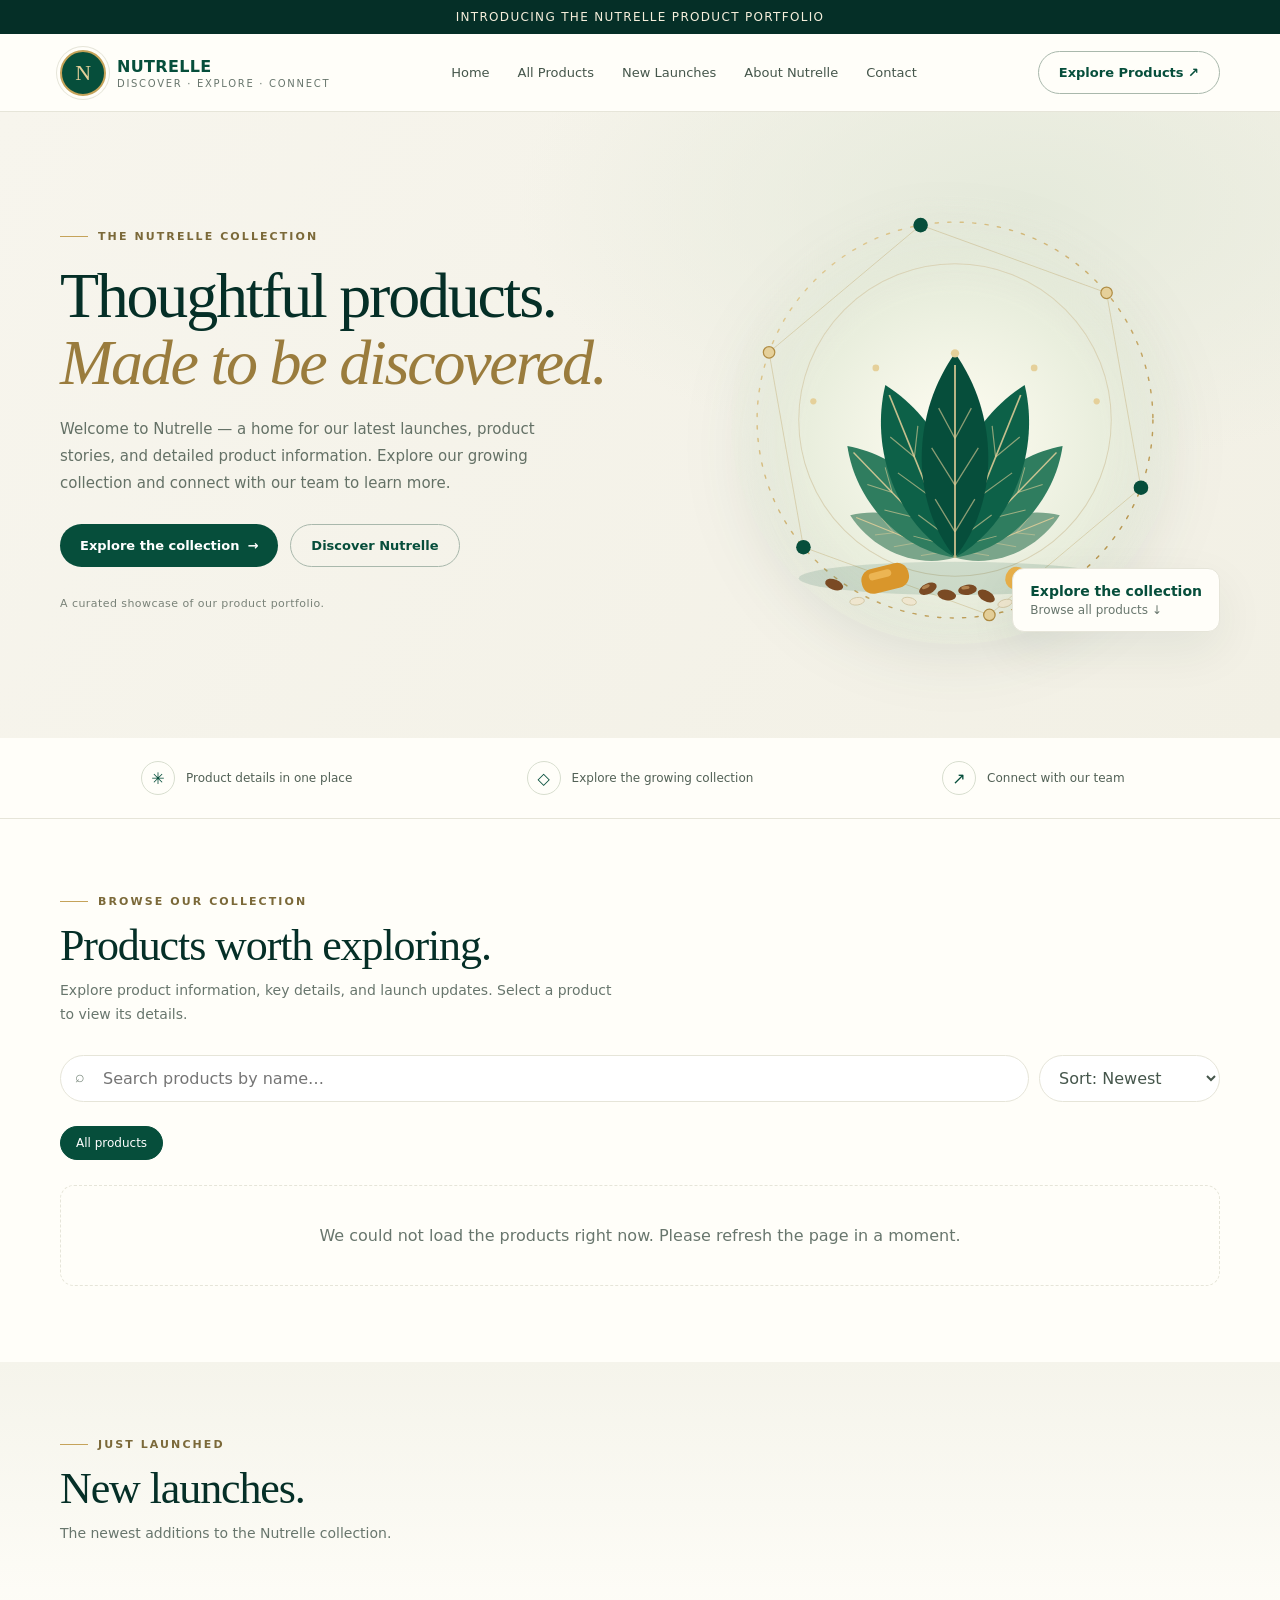
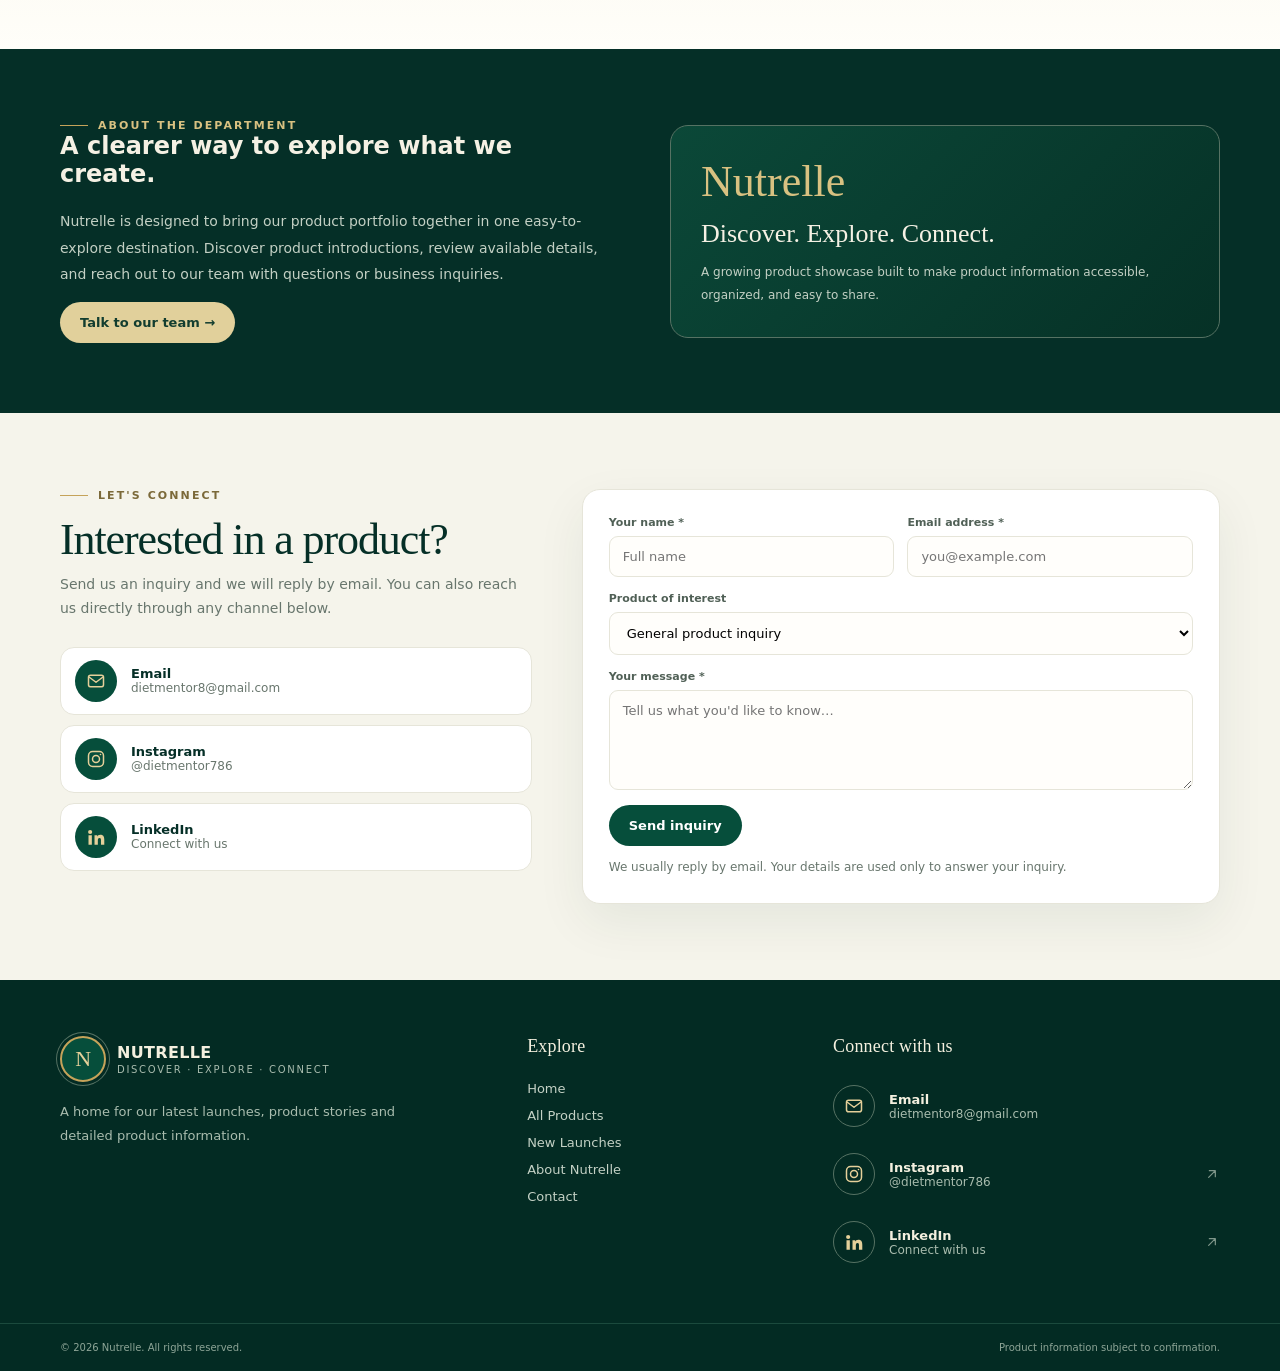
==== index.html @ 5cd5ecf3 "Nutrelle website" ====
<!doctype html>
<html lang="en">
<head>
<meta charset="utf-8"><meta name="viewport" content="width=device-width, initial-scale=1">
<meta name="description" content="Discover the Nutrelle product portfolio and explore our latest product launches.">
<title>Nutrelle | Discover Our Products</title>
<meta property="og:title" content="Nutrelle | Discover Our Products"><meta property="og:description" content="Explore the Nutrelle product collection and send us an inquiry.">
<link rel="icon" href="data:image/svg+xml,%3Csvg xmlns='http://www.w3.org/2000/svg' viewBox='0 0 64 64'%3E%3Ccircle cx='32' cy='32' r='32' fill='%23064e3b'/%3E%3Ctext x='32' y='44' font-family='Georgia,serif' font-size='36' text-anchor='middle' fill='%23e5d09a'%3EN%3C/text%3E%3C/svg%3E">
<style>
:root{--green:#064e3b;--deep:#052f27;--gold:#c5a35a;--cream:#f7f5ed;--paper:#fffef9;--ink:#1c2c25;--muted:#68766d;--line:#e6e5d9;--shadow:0 18px 50px #15392b12}*{box-sizing:border-box}html{scroll-behavior:smooth}body{margin:0;background:var(--paper);color:var(--ink);font-family:Inter,ui-sans-serif,system-ui,-apple-system,BlinkMacSystemFont,"Segoe UI",sans-serif}a{color:inherit;text-decoration:none}button,input,select,textarea{font:inherit}.wrap{width:min(1160px,calc(100% - 40px));margin:auto}.announcement{background:var(--deep);color:#f5eedb;text-align:center;font-size:12px;letter-spacing:.11em;padding:10px}.nav{height:78px;display:flex;align-items:center;justify-content:space-between;gap:24px;border-bottom:1px solid var(--line);background:#fffef9}.brand{display:flex;align-items:center;gap:11px;font-weight:750;letter-spacing:.02em;color:var(--green)}.brand-mark{width:38px;height:38px;border-radius:50% 50% 50% 8px;background:var(--green);color:#e5d09a;display:grid;place-items:center;font-family:Georgia,serif;font-size:20px;transform:rotate(-3deg)}.brand small{display:block;color:var(--muted);font-weight:500;font-size:10px;letter-spacing:.17em;margin-top:2px}.navlinks{display:flex;gap:28px;align-items:center;font-size:13px;color:#45564b}.navlinks a:hover{color:var(--green)}.navright{display:flex;gap:10px;align-items:center}.btn{border:0;border-radius:999px;padding:13px 20px;background:var(--green);color:white;cursor:pointer;font-weight:650;font-size:13px;display:inline-flex;align-items:center;justify-content:center;gap:8px;transition:.2s}.btn:hover{background:var(--deep);transform:translateY(-1px)}.btn.outline{background:transparent;border:1px solid #a9b8ac;color:var(--green)}.btn.outline:hover{background:#edf2e9}.menu-btn{display:none;background:none;border:1px solid var(--line);border-radius:10px;padding:9px;color:var(--green)}.hero{padding:58px 0 68px;background:radial-gradient(ellipse at 80% 15%,#e5eadb 0,transparent 35%),linear-gradient(120deg,#f7f5ed 0%,#f2f0e5 100%);overflow:hidden}.hero-grid{display:grid;grid-template-columns:1.04fr .96fr;align-items:center;gap:54px}.eyebrow{display:flex;align-items:center;gap:10px;color:#7b6939;text-transform:uppercase;font-size:11px;letter-spacing:.19em;font-weight:750}.eyebrow:before{content:"";height:1px;width:28px;background:var(--gold)}h1,h2,h3,p{margin-top:0}h1{font-family:Georgia,"Times New Roman",serif;font-weight:500;font-size:clamp(42px,5vw,68px);line-height:1.04;letter-spacing:-.035em;color:var(--deep);margin:20px 0}.hero h1 em{color:#9a7c3d;font-weight:400}.hero-copy{max-width:520px;line-height:1.8;color:#647166;font-size:15px}.hero-actions{display:flex;gap:12px;flex-wrap:wrap;margin:27px 0 30px}.hero-note{font-size:11px;color:#798278;letter-spacing:.04em}.hero-image{position:relative;min-height:470px;display:grid;place-items:center}.image-halo{position:absolute;width:min(420px,90%);aspect-ratio:1;border-radius:50%;background:linear-gradient(135deg,#e1e8d5,#f8f4e7);box-shadow:inset 0 0 0 1px #ffffffaa}.hero-image img{position:relative;z-index:1;width:min(300px,68%);height:440px;object-fit:cover;object-position:top;border-radius:8px;box-shadow:0 22px 45px #183c2b33;transform:rotate(1.2deg)}.floating-label{position:absolute;z-index:2;right:0;bottom:38px;background:#fffef9;padding:14px 17px;border:1px solid #e6e5d9;border-radius:12px;box-shadow:var(--shadow);font-size:12px}.floating-label strong{display:block;color:var(--green);font-size:14px;margin-bottom:4px}.floating-label span{color:var(--muted)}.trustbar{border-bottom:1px solid var(--line);background:#fffef9}.trustgrid{display:grid;grid-template-columns:repeat(3,1fr);padding:23px 0;gap:20px}.trustitem{display:flex;align-items:center;justify-content:center;gap:11px;font-size:12px;color:#526156}.trusticon{width:34px;height:34px;display:grid;place-items:center;border:1px solid #d8decf;border-radius:50%;color:var(--green);font-size:16px}.section{padding:76px 0}.section-head{display:flex;justify-content:space-between;align-items:end;gap:20px;margin-bottom:28px}.section h2{font-family:Georgia,"Times New Roman",serif;color:var(--deep);font-weight:500;font-size:clamp(32px,4vw,44px);letter-spacing:-.025em;margin:12px 0 8px}.subcopy{color:var(--muted);font-size:14px;line-height:1.7;max-width:560px;margin:0}.catalog-tools{display:flex;gap:10px;flex-wrap:wrap;margin:28px 0 24px}.search{position:relative;flex:1;min-width:210px}.search input{width:100%;padding:13px 16px 13px 42px;border:1px solid var(--line);border-radius:999px;background:white;outline:none}.search input:focus,select:focus{border-color:#88a38e;box-shadow:0 0 0 3px #064e3b12}.search span{position:absolute;left:15px;top:12px;color:#7a897d}.select{padding:12px 38px 12px 15px;border:1px solid var(--line);border-radius:999px;background:white;color:#45564b;outline:none}.chips{display:flex;gap:8px;flex-wrap:wrap;margin-bottom:25px}.chip{border:1px solid var(--line);background:white;color:#5c6a60;border-radius:999px;padding:9px 15px;font-size:12px;cursor:pointer}.chip.active,.chip:hover{background:var(--green);color:white;border-color:var(--green)}.product-grid{display:grid;grid-template-columns:repeat(3,1fr);gap:22px}.product-card{border:1px solid var(--line);border-radius:17px;overflow:hidden;background:white;transition:.25s;box-shadow:0 0 0 transparent}.product-card:hover{transform:translateY(-4px);box-shadow:var(--shadow)}.product-visual{height:300px;background:linear-gradient(145deg,#f1f1e7,#e3e8d8);position:relative;display:grid;place-items:center;overflow:hidden}.product-visual img{height:100%;width:100%;object-fit:cover;object-position:top}.product-visual .tag{position:absolute;left:15px;top:15px;z-index:1;background:#fffef0eF;border:1px solid #e3dfcb;border-radius:999px;padding:7px 10px;font-size:10px;text-transform:uppercase;letter-spacing:.12em;color:var(--green);font-weight:750}.placeholder-art{width:126px;height:210px;border-radius:7px 7px 4px 4px;background:linear-gradient(90deg,#064333,#0d6148 45%,#04392d);box-shadow:12px 18px 25px #15392b2c;position:relative;color:#f2dfaa;display:flex;flex-direction:column;align-items:center;justify-content:center;text-align:center;padding:12px;border:1px solid #b8a66b}.placeholder-art:before,.placeholder-art:after{content:"";position:absolute;left:0;right:0;height:9px;background:repeating-linear-gradient(90deg,#abc0a6 0 2px,#244d3d 2px 5px);opacity:.7}.placeholder-art:before{top:0}.placeholder-art:after{bottom:0}.placeholder-art b{font-family:Georgia,serif;font-size:19px;font-weight:400}.placeholder-art small{font-size:8px;line-height:1.5;margin-top:12px;color:#f7f0d9}.product-card:nth-child(3) .placeholder-art{background:linear-gradient(90deg,#b77a27,#d69a3c 45%,#9b5c1e);color:#fff3d6;border-color:#ead19a}.product-card:nth-child(4) .placeholder-art{background:linear-gradient(90deg,#ddd9c8,#f0ead8 45%,#c7c1aa);color:#28513e;border-color:#bdb89f}.product-info{padding:20px}.product-category{font-size:10px;letter-spacing:.14em;text-transform:uppercase;color:#8b7847;font-weight:750}.product-info h3{font-family:Georgia,serif;font-size:22px;font-weight:500;color:var(--deep);margin:9px 0}.product-info p{font-size:12px;color:var(--muted);line-height:1.7;min-height:42px;margin-bottom:18px}.card-bottom{display:flex;align-items:center;justify-content:space-between;border-top:1px solid #f0efe7;padding-top:15px}.card-bottom span{font-size:11px;color:#728075}.text-btn{border:0;background:none;color:var(--green);font-size:12px;font-weight:750;cursor:pointer;padding:8px 0}.text-btn:hover{color:#8b6d2d}.empty{padding:40px;text-align:center;color:var(--muted);border:1px dashed var(--line);border-radius:14px;grid-column:1/-1}.about{background:var(--deep);color:#e9eee5;padding:70px 0}.about-grid{display:grid;grid-template-columns:1fr 1fr;gap:60px;align-items:center}.about h2{color:#f5f1e4}.about p{color:#c3d0c4;line-height:1.9;font-size:14px}.about-panel{border:1px solid #567263;border-radius:18px;padding:30px;background:linear-gradient(135deg,#0b4838,#063126)}.about-panel .bigmark{font-family:Georgia,serif;font-size:44px;color:#d8c181}.about-panel h3{font-family:Georgia,serif;font-size:26px;font-weight:400;color:#f5f1e4;margin:12px 0}.about-panel p{font-size:12px;margin-bottom:0}.contact{background:#f5f4eb}.contact-grid{display:grid;grid-template-columns:.85fr 1.15fr;gap:50px}.contact-form{background:white;border:1px solid var(--line);padding:26px;border-radius:18px;box-shadow:var(--shadow)}.formrow{display:grid;grid-template-columns:1fr 1fr;gap:13px}.field{display:flex;flex-direction:column;gap:7px;margin-bottom:15px}.field label{font-size:11px;font-weight:700;color:#506056}.field input,.field select,.field textarea{width:100%;border:1px solid var(--line);border-radius:9px;padding:12px 13px;outline:none;background:#fffefb;font-size:13px}.field textarea{min-height:100px;resize:vertical}.footer{background:#032b23;color:#c4d1c5;padding:35px 0}.footerrow{display:flex;align-items:center;justify-content:space-between;gap:20px;flex-wrap:wrap}.footer .brand{color:#f4f0df}.footer small{color:#a9bcae}.footlinks{display:flex;gap:18px;font-size:12px}.footlinks a:hover{color:white}.modal-backdrop{position:fixed;inset:0;background:#071e18b8;z-index:10;display:none;align-items:center;justify-content:center;padding:20px}.modal-backdrop.open{display:flex}.modal{background:var(--paper);width:min(850px,100%);max-height:90vh;overflow:auto;border-radius:18px;position:relative;box-shadow:0 30px 100px #0004}.close{position:absolute;right:15px;top:15px;border:1px solid var(--line);background:white;width:38px;height:38px;border-radius:50%;font-size:20px;cursor:pointer;z-index:2}.modal-content{display:grid;grid-template-columns:.9fr 1.1fr}.modal-image{background:#edf0e5;min-height:430px}.modal-image img{width:100%;height:100%;object-fit:cover;object-position:top}.modal-copy{padding:44px 34px}.modal-copy h2{font-family:Georgia,serif;font-size:34px;font-weight:500;color:var(--deep);margin:12px 0}.modal-copy p,.modal-copy li{font-size:13px;line-height:1.8;color:var(--muted)}.modal-copy ul{padding-left:18px}.note{font-size:11px;color:#8b7847;background:#f4f0e1;border-radius:8px;padding:12px;margin:18px 0}.mobile-menu{display:none;padding:0 20px 18px;background:#fffef9;border-bottom:1px solid var(--line)}.mobile-menu.open{display:grid;gap:14px}.mobile-menu a{font-size:14px;padding:5px 0}.listing-modal{width:min(720px,100%);padding:30px}.listing-form-grid{display:grid;grid-template-columns:1fr 1fr;gap:14px}.listing-form-grid .wide{grid-column:1/-1}.upload-box{border:1px dashed #a9b8ac;border-radius:12px;padding:18px;background:#f8f8f1}.preview-strip{display:flex;gap:8px;flex-wrap:wrap;margin-top:10px}.preview-strip img{width:62px;height:62px;object-fit:cover;border-radius:8px;border:1px solid var(--line)}.admin-note{font-size:11px;color:var(--muted);line-height:1.6}@media(max-width:560px){.listing-modal{padding:22px 16px}.listing-form-grid{grid-template-columns:1fr}.listing-form-grid .wide{grid-column:auto}}
@media(max-width:850px){.navlinks{display:none}.menu-btn{display:block}.hero-grid{grid-template-columns:1fr;gap:20px}.hero{padding-top:45px}.hero-image{min-height:390px}.hero-image img{height:365px;width:min(255px,68%)}.floating-label{right:6%;bottom:15px}.product-grid{grid-template-columns:repeat(2,1fr)}.about-grid,.contact-grid{grid-template-columns:1fr;gap:30px}.about-panel{max-width:600px}.section{padding:58px 0}}
@media(max-width:560px){.wrap{width:min(100% - 28px,1160px)}.announcement{font-size:10px}.nav{height:68px}.navright .btn{display:none}.hero{padding:38px 0 45px}.hero h1{font-size:43px}.hero-image{min-height:350px}.hero-image img{height:330px;width:225px}.floating-label{right:0;bottom:4px}.trustgrid{grid-template-columns:1fr;gap:13px;padding:18px 0}.trustitem{justify-content:flex-start}.section-head{align-items:flex-start;flex-direction:column}.product-grid{grid-template-columns:1fr;gap:16px}.product-visual{height:310px}.catalog-tools{flex-direction:column}.search{min-width:0}.select{width:100%}.formrow{grid-template-columns:1fr;gap:0}.contact-form{padding:18px}.modal-content{grid-template-columns:1fr}.modal-image{height:280px;min-height:0}.modal-copy{padding:28px 22px}.modal-copy h2{font-size:28px}.footerrow{align-items:flex-start;flex-direction:column}.footlinks{flex-wrap:wrap}}

/* ===== Logo + responsive fixes ===== */
html{-webkit-text-size-adjust:100%}body{overflow-x:hidden}img{max-width:100%}
.nav{height:auto;min-height:78px;position:sticky;top:0;z-index:20}
.navwrap{display:flex;align-items:center;justify-content:space-between;gap:20px;padding:10px 0}
.brand{flex:none;min-width:0;white-space:nowrap}
.brand-mark{display:inline-flex;align-items:center;justify-content:center;flex:none;width:46px;height:46px;border-radius:50%;transform:none;font-size:22px;font-family:Georgia,serif;font-weight:500;letter-spacing:-.02em;line-height:1;white-space:nowrap;border:2px solid #c5a35a;box-shadow:0 0 0 3px #fffef9,0 0 0 4px #e6e5d9}
.brand-mark i{font-style:normal;color:#e5d09a;font-size:12px;margin:0 1px}
.brand small{white-space:nowrap}
.placeholder-art small{white-space:pre-line}
.footer .brand-mark{box-shadow:0 0 0 3px #032b23,0 0 0 4px #567263}
.footer small{max-width:100%}
.mobile-menu{position:sticky;top:78px;z-index:19}
@media(max-width:1000px){.navlinks{gap:18px}.hero-grid{gap:30px}}
@media(max-width:850px){.hero-image{min-height:400px}.hero-copy{max-width:none}.footerrow{justify-content:center;text-align:center}.mobile-menu.open{box-shadow:0 12px 24px #0001}}
@media(max-width:560px){.nav{min-height:68px}.mobile-menu{top:68px}.brand-mark{width:40px;height:40px;font-size:19px}.brand{gap:9px;font-size:13px}.brand small{font-size:8px;letter-spacing:.12em}.hero h1{font-size:clamp(34px,11vw,43px)}.hero-actions .btn{flex:1 1 100%}.section h2{font-size:30px}.footerrow{align-items:center}.footlinks{justify-content:center}.modal{max-height:94vh}.contact-form{padding:16px}}
@media(max-width:360px){.brand small{display:none}.wrap{width:calc(100% - 24px)}.hero-image img{width:200px;height:295px}.floating-label{padding:10px 12px}}
@media(min-width:1500px){.wrap{width:min(1280px,calc(100% - 80px))}}
@media(prefers-reduced-motion:reduce){*{transition:none!important;scroll-behavior:auto!important}}

/* ===== Footer redesign + clickable product images ===== */
.footer{background:#032b23;color:#c4d1c5;padding:0}
.footer-grid{display:grid;grid-template-columns:1.3fr .8fr 1.2fr;gap:48px;padding:56px 0 44px}
.foot-brand p{font-size:13px;line-height:1.8;color:#a9bcae;max-width:340px;margin:18px 0 0}
.foot-col h4{font:500 18px Georgia,serif;color:#f4f0df;margin:0 0 18px;letter-spacing:.01em}
.foot-col>a:not(.foot-link){display:block;font-size:13px;color:#c4d1c5;padding:6px 0;transition:.2s}
.foot-col>a:not(.foot-link):hover{color:#e5d09a;transform:translateX(3px)}
.foot-link{display:flex;align-items:center;gap:14px;padding:10px 12px;margin:0 -12px 6px;border-radius:12px;transition:.2s;color:#e8efe6}
.foot-link:hover{background:#0b4838}
.foot-icon{width:42px;height:42px;flex:none;display:grid;place-items:center;border-radius:50%;border:1px solid #567263;color:#e5d09a;transition:.2s}
.foot-link:hover .foot-icon{background:#e5d09a;color:#032b23;border-color:#e5d09a}
.foot-text{display:flex;flex-direction:column;min-width:0;flex:1}
.foot-text b{font-size:13px;font-weight:650;color:#f4f0df}
.foot-text small{font-size:12px;color:#a9bcae;overflow:hidden;text-overflow:ellipsis;white-space:nowrap}
.foot-arrow{color:#7f968a;display:grid;place-items:center;transition:.2s}
.foot-link:hover .foot-arrow{color:#e5d09a;transform:translate(2px,-2px)}
.foot-bottom{border-top:1px solid #1b4a3d}
.foot-bottom-row{display:flex;justify-content:space-between;gap:12px;flex-wrap:wrap;padding:18px 0;font-size:12px}
.foot-bottom small{color:#8ea597}
.footer a:focus-visible,.product-visual:focus-visible,.hero-product:focus-visible{outline:2px solid #e5d09a;outline-offset:3px}
.product-visual[data-open]{cursor:pointer}
.product-visual img{transition:transform .5s}
.product-card:hover .product-visual img,.product-visual:focus-visible img{transform:scale(1.05)}
.view-hint{position:absolute;left:50%;bottom:16px;transform:translate(-50%,8px);background:#064e3b;color:#fff;font-size:12px;font-weight:650;padding:9px 16px;border-radius:999px;opacity:0;transition:.25s;pointer-events:none;white-space:nowrap}
.product-card:hover .view-hint,.product-visual:focus-visible .view-hint{opacity:1;transform:translate(-50%,0)}
@media(hover:none){.view-hint{opacity:1;transform:translate(-50%,0);bottom:12px;padding:7px 13px;font-size:11px;background:#064e3bdd}}
.hero-product{cursor:pointer;transition:transform .3s}.hero-product:hover{transform:rotate(0deg) scale(1.02)}
@media(max-width:900px){.footer-grid{grid-template-columns:1fr 1fr;gap:36px;padding:44px 0 34px}.foot-brand{grid-column:1/-1}}
@media(max-width:560px){.footer-grid{grid-template-columns:1fr;gap:30px}.foot-bottom-row{flex-direction:column;align-items:flex-start}.footerrow{display:none}}

/* ===== Hero illustration (replaces product photo on home page) ===== */
.image-halo{display:none}
.hero-art{position:relative;z-index:1;width:min(500px,100%);height:auto;display:block;filter:drop-shadow(0 18px 30px #15392b1f)}
.hero-art .orbit{transform-origin:240px 240px;animation:orbit-spin 90s linear infinite}
@keyframes orbit-spin{to{transform:rotate(360deg)}}
@media(prefers-reduced-motion:reduce){.hero-art .orbit{animation:none}}
a.floating-label{display:block;color:inherit;transition:.2s}a.floating-label:hover{transform:translateY(-2px);border-color:#c5a35a}
@media(max-width:850px){.hero-art{width:min(400px,92%)}.hero-image{min-height:0;padding-bottom:36px}}
@media(max-width:560px){.hero-art{width:min(320px,96%)}.hero-image{padding-bottom:30px}}

/* ===== Live-data version additions ===== */
section[id]{scroll-margin-top:90px}
.launches{background:linear-gradient(180deg,#f5f4eb,#fffef9)}
.contact-links{display:grid;gap:10px;margin-top:26px}
.contact-link{display:flex;align-items:center;gap:14px;padding:12px 14px;background:#fff;border:1px solid var(--line);border-radius:14px;transition:.2s}
.contact-link:hover{border-color:#b9c8bb;transform:translateY(-1px);box-shadow:var(--shadow)}
.contact-link .ci{width:42px;height:42px;border-radius:50%;background:var(--green);color:#e5d09a;display:grid;place-items:center;flex:none}
.contact-link b{display:block;font-size:13px;color:var(--deep)}.contact-link small{display:block;font-size:12px;color:var(--muted);word-break:break-all}
.contact-form{position:relative}
#formMessage{font-size:12px;color:var(--muted);margin:12px 0 0;line-height:1.6}#formMessage.ok{color:#0b6b45;font-weight:600}#formMessage.err{color:#9a2f24;font-weight:600}
.btn[disabled]{opacity:.7;cursor:wait}
.wa-fab{position:fixed;right:18px;bottom:18px;z-index:15;width:56px;height:56px;border-radius:50%;background:#25d366;color:#fff;display:grid;place-items:center;box-shadow:0 10px 24px #0003;transition:.2s}
.wa-fab[hidden]{display:none}.wa-fab:hover{transform:scale(1.07)}.wa-fab svg{width:28px;height:28px}
.footer .foot-col>div{display:block}
.product-visual img{width:100%}
</style>
</head>
<body>
<div class="announcement">INTRODUCING THE NUTRELLE PRODUCT PORTFOLIO</div>
<header class="nav"><div class="wrap navwrap"><a class="brand" href="#home"><span class="brand-mark">N</span><span>NUTRELLE<small>DISCOVER · EXPLORE · CONNECT</small></span></a><nav class="navlinks"><a href="#home">Home</a><a href="#products">All Products</a><a href="#launches">New Launches</a><a href="#about">About Nutrelle</a><a href="#contact">Contact</a></nav><div class="navright"><a class="btn outline" href="#products">Explore Products ↗</a><button class="menu-btn" id="menuBtn" aria-label="Open menu">☰</button></div></div></header>
<nav class="mobile-menu" id="mobileMenu"><a href="#home">Home</a><a href="#products">All Products</a><a href="#launches">New Launches</a><a href="#about">About Nutrelle</a><a href="#contact">Contact</a></nav>
<main>
<section class="hero" id="home"><div class="wrap hero-grid"><div><div class="eyebrow">The Nutrelle collection</div><h1>Thoughtful products.<br><em>Made to be discovered.</em></h1><p class="hero-copy">Welcome to Nutrelle — a home for our latest launches, product stories, and detailed product information. Explore our growing collection and connect with our team to learn more.</p><div class="hero-actions"><a class="btn" href="#products">Explore the collection <span>→</span></a><a class="btn outline" href="#about">Discover Nutrelle</a></div><div class="hero-note">A curated showcase of our product portfolio.</div></div><div class="hero-image"><div class="image-halo"></div><svg class="hero-art" viewBox="0 0 480 480" role="img" aria-label="Illustration of plant leaves, seeds and turmeric inside a glowing ring of connected nodes" xmlns="http://www.w3.org/2000/svg">
<defs>
<radialGradient id="glow" cx="50%" cy="55%" r="55%"><stop offset="0" stop-color="#fffdf2"/><stop offset=".6" stop-color="#e9eedd"/><stop offset="1" stop-color="#e9eedd" stop-opacity="0"/></radialGradient>
<linearGradient id="gold" x1="0" y1="0" x2="1" y2="1"><stop offset="0" stop-color="#e5d09a"/><stop offset="1" stop-color="#b08d44"/></linearGradient>
<g id="leaf"><path d="M0 0C-40-50-36-125 0-175 36-125 40-50 0 0Z"/><path d="M0 0V-165" fill="none" stroke="#e5d09a" stroke-width="1.6" opacity=".85"/><path d="M0-22-17-50M0-22 17-50M0-62-20-94M0-62 20-94M0-102-14-128M0-102 14-128" fill="none" stroke="#e5d09a" stroke-width="1.1" opacity=".6"/></g>
</defs>
<circle cx="240" cy="240" r="215" fill="url(#glow)"/>
<circle cx="240" cy="240" r="150" fill="none" stroke="#d9d3b6" stroke-width="1"/>
<g class="orbit">
<circle cx="240" cy="240" r="190" fill="none" stroke="url(#gold)" stroke-width="1.4" stroke-dasharray="3 9" stroke-linecap="round"/>
<polygon points="418.5,305 273,427.1 94.5,362.1 61.5,175 207,52.9 385.5,117.9" fill="none" stroke="#b08d44" stroke-width=".8" opacity=".35"/>
<g fill="#064e3b"><circle cx="418.5" cy="305" r="7"/><circle cx="94.5" cy="362.1" r="7"/><circle cx="207" cy="52.9" r="7"/></g>
<g fill="#e5d09a" stroke="#b08d44" stroke-width="1.2"><circle cx="273" cy="427.1" r="5.5"/><circle cx="61.5" cy="175" r="5.5"/><circle cx="385.5" cy="117.9" r="5.5"/></g>
</g>
<ellipse cx="240" cy="392" rx="150" ry="16" fill="#064e3b" opacity=".13"/>
<g transform="translate(240 372)">
<use href="#leaf" fill="#7aa58a" transform="rotate(-68) scale(.62)"/>
<use href="#leaf" fill="#7aa58a" transform="rotate(68) scale(.62)"/>
<use href="#leaf" fill="#2f7d5f" transform="rotate(-44) scale(.85)"/>
<use href="#leaf" fill="#2f7d5f" transform="rotate(44) scale(.85)"/>
<use href="#leaf" fill="#0d6148" transform="rotate(-22) scale(1.02)"/>
<use href="#leaf" fill="#0d6148" transform="rotate(22) scale(1.02)"/>
<use href="#leaf" fill="#064e3b" transform="scale(1.12)"/>
</g>
<g transform="translate(240 372)" fill="#e5d09a"><circle cx="0" cy="-196" r="4"/><circle cx="-76" cy="-182" r="3.2"/><circle cx="76" cy="-182" r="3.2"/><circle cx="-136" cy="-150" r="3"/><circle cx="136" cy="-150" r="3"/></g>
<g>
<rect x="150" y="380" width="46" height="24" rx="11" fill="#d9962b" transform="rotate(-14 173 392)"/><rect x="158" y="384" width="22" height="7" rx="3.5" fill="#f0bd5e" opacity=".8" transform="rotate(-14 173 392)"/>
<rect x="288" y="384" width="40" height="22" rx="10" fill="#e8b04a" transform="rotate(18 308 395)"/>
<g fill="#7a4a24"><ellipse cx="214" cy="402" rx="9" ry="5" transform="rotate(-25 214 402)"/><ellipse cx="232" cy="408" rx="9" ry="5" transform="rotate(10 232 408)"/><ellipse cx="252" cy="403" rx="9" ry="5" transform="rotate(-8 252 403)"/><ellipse cx="270" cy="409" rx="9" ry="5" transform="rotate(30 270 409)"/><ellipse cx="124" cy="398" rx="9" ry="5" transform="rotate(20 124 398)"/><ellipse cx="350" cy="400" rx="9" ry="5" transform="rotate(-18 350 400)"/></g>
<g fill="#b98a55" opacity=".9"><ellipse cx="212" cy="400" rx="4" ry="1.6" transform="rotate(-25 212 400)"/><ellipse cx="250" cy="401" rx="4" ry="1.6" transform="rotate(-8 250 401)"/></g>
<g fill="#efe6cf" stroke="#cfc3a0" stroke-width=".8"><ellipse cx="196" cy="414" rx="7" ry="3.6" transform="rotate(12 196 414)"/><ellipse cx="288" cy="416" rx="7" ry="3.6" transform="rotate(-16 288 416)"/><ellipse cx="320" cy="412" rx="7" ry="3.6"/><ellipse cx="146" cy="414" rx="7" ry="3.6" transform="rotate(-8 146 414)"/></g>
</g>
</svg><a class="floating-label" href="#products"><strong>Explore the collection</strong><span>Browse all products ↓</span></a></div></div></section>
<div class="trustbar"><div class="wrap trustgrid"><div class="trustitem"><span class="trusticon">✳</span><span>Product details in one place</span></div><div class="trustitem"><span class="trusticon">◇</span><span>Explore the growing collection</span></div><div class="trustitem"><span class="trusticon">↗</span><span>Connect with our team</span></div></div></div>
<section class="section" id="products"><div class="wrap"><div class="section-head"><div><div class="eyebrow">Browse our collection</div><h2>Products worth exploring.</h2><p class="subcopy">Explore product information, key details, and launch updates. Select a product to view its details.</p></div><span style="font-size:12px;color:var(--muted)" id="resultCount"></span></div><div class="catalog-tools"><div class="search"><span>⌕</span><input id="searchInput" type="search" placeholder="Search products by name…" aria-label="Search products"></div><select class="select" id="sortSelect" aria-label="Sort products"><option value="featured">Sort: Newest</option><option value="az">Name: A to Z</option><option value="za">Name: Z to A</option></select></div><div class="chips" id="categoryChips"></div><div class="product-grid" id="productGrid"></div></div></section>
<section class="section launches" id="launches"><div class="wrap"><div class="section-head"><div><div class="eyebrow">Just launched</div><h2>New launches.</h2><p class="subcopy">The newest additions to the Nutrelle collection.</p></div></div><div class="product-grid" id="launchGrid"></div></div></section>
<section class="about" id="about"><div class="wrap about-grid"><div><div class="eyebrow" style="color:#d8c181">About the department</div><h2>A clearer way to explore what we create.</h2><p>Nutrelle is designed to bring our product portfolio together in one easy-to-explore destination. Discover product introductions, review available details, and reach out to our team with questions or business inquiries.</p><a class="btn" style="background:#e1d09b;color:#123d2f" href="#contact">Talk to our team →</a></div><div class="about-panel"><div class="bigmark">Nutrelle</div><h3>Discover. Explore. Connect.</h3><p>A growing product showcase built to make product information accessible, organized, and easy to share.</p></div></div></section>
<section class="section contact" id="contact"><div class="wrap contact-grid"><div><div class="eyebrow">Let's connect</div><h2>Interested in a product?</h2><p class="subcopy">Send us an inquiry and we will reply by email. You can also reach us directly through any channel below.</p><div class="contact-links" id="contactLinks"></div></div><form class="contact-form" id="contactForm" novalidate><div class="formrow"><div class="field"><label for="fullName">Your name *</label><input id="fullName" name="name" required autocomplete="name" placeholder="Full name"></div><div class="field"><label for="email">Email address *</label><input id="email" name="email" type="email" required autocomplete="email" placeholder="you@example.com"></div></div><div class="field"><label for="interest">Product of interest</label><select id="interest" name="interest"><option>General product inquiry</option></select></div><div class="field"><label for="message">Your message *</label><textarea id="message" name="message" required placeholder="Tell us what you'd like to know…"></textarea></div><input type="checkbox" id="botcheck" tabindex="-1" autocomplete="off" aria-hidden="true" style="position:absolute;left:-9999px"><button class="btn" type="submit" id="sendBtn">Send inquiry</button><p id="formMessage" role="status" aria-live="polite">We usually reply by email. Your details are used only to answer your inquiry.</p></form></div></section>
</main>
<footer class="footer">
<div class="wrap footer-grid">
<div class="foot-brand"><a class="brand" href="#home"><span class="brand-mark">N</span><span>NUTRELLE<small>DISCOVER · EXPLORE · CONNECT</small></span></a><p>A home for our latest launches, product stories and detailed product information.</p></div>
<nav class="foot-col" aria-label="Footer navigation"><h4>Explore</h4><a href="#home">Home</a><a href="#products">All Products</a><a href="#launches">New Launches</a><a href="#about">About Nutrelle</a><a href="#contact">Contact</a></nav>
<div class="foot-col"><h4>Connect with us</h4><div id="footLinks"></div></div>
</div>
<div class="foot-bottom"><div class="wrap foot-bottom-row"><small>© <span id="year"></span> Nutrelle. All rights reserved.</small><small>Product information subject to confirmation.</small></div></div>
</footer>
<div class="modal-backdrop" id="detailModal" role="dialog" aria-modal="true" aria-labelledby="modalTitle"><div class="modal"><button class="close" id="closeModal" type="button" aria-label="Close details">&times;</button><div class="modal-content"><div class="modal-image" id="modalImage"></div><div class="modal-copy" id="modalCopy"></div></div></div></div>
<a class="wa-fab" id="waFab" href="#" target="_blank" rel="noopener noreferrer" aria-label="Chat on WhatsApp" hidden><svg viewBox="0 0 24 24" width="20" height="20" fill="none" stroke="currentColor" stroke-width="1.8" stroke-linecap="round" stroke-linejoin="round" aria-hidden="true"><path d="M21 11.5a8.5 8.5 0 0 1-12.6 7.4L3 20.5l1.7-5.1A8.5 8.5 0 1 1 21 11.5Z"/><path d="M9 8.5c0 3.5 3 6.5 6.5 6.5l1-1.6-2.2-1-.9.8c-.9-.4-1.9-1.4-2.3-2.3l.8-.9-1-2.2L9 8.5Z"/></svg></a>
<script src="config.js"></script>
<script>
(function(){
const CFG=window.NUTRELLE_CONFIG||{};
const $=id=>document.getElementById(id);
const esc=s=>String(s==null?'':s).replace(/[&<>"']/g,c=>({'&':'&amp;','<':'&lt;','>':'&gt;','"':'&quot;',"'":'&#39;'}[c]));
const I={mail:'<svg viewBox="0 0 24 24" width="20" height="20" fill="none" stroke="currentColor" stroke-width="1.8" stroke-linecap="round" stroke-linejoin="round" aria-hidden="true"><rect x="3" y="5" width="18" height="14" rx="2.5"/><path d="m4 7.5 8 6 8-6"/></svg>',instagram:'<svg viewBox="0 0 24 24" width="20" height="20" fill="none" stroke="currentColor" stroke-width="1.8" stroke-linecap="round" stroke-linejoin="round" aria-hidden="true"><rect x="3" y="3" width="18" height="18" rx="5"/><circle cx="12" cy="12" r="4.2"/><circle cx="17.4" cy="6.6" r="1" fill="currentColor" stroke="none"/></svg>',linkedin:'<svg viewBox="0 0 24 24" width="20" height="20" fill="currentColor" aria-hidden="true"><path d="M4.98 3.5a2.5 2.5 0 1 1 0 5 2.5 2.5 0 0 1 0-5ZM3 9.75h4v11.5H3V9.75Zm6.5 0h3.83v1.57h.06c.53-1 1.84-2.07 3.78-2.07 4.04 0 4.78 2.66 4.78 6.1v5.9h-4v-5.23c0-1.25-.02-2.85-1.74-2.85-1.74 0-2 1.36-2 2.76v5.32h-4V9.75Z"/></svg>',whatsapp:'<svg viewBox="0 0 24 24" width="20" height="20" fill="none" stroke="currentColor" stroke-width="1.8" stroke-linecap="round" stroke-linejoin="round" aria-hidden="true"><path d="M21 11.5a8.5 8.5 0 0 1-12.6 7.4L3 20.5l1.7-5.1A8.5 8.5 0 1 1 21 11.5Z"/><path d="M9 8.5c0 3.5 3 6.5 6.5 6.5l1-1.6-2.2-1-.9.8c-.9-.4-1.9-1.4-2.3-2.3l.8-.9-1-2.2L9 8.5Z"/></svg>',link:'<svg viewBox="0 0 24 24" width="20" height="20" fill="none" stroke="currentColor" stroke-width="1.8" stroke-linecap="round" stroke-linejoin="round" aria-hidden="true"><circle cx="12" cy="12" r="9"/><path d="M3 12h18M12 3c3 3 3 15 0 18M12 3c-3 3-3 15 0 18"/></svg>',arrow:'<svg viewBox="0 0 24 24" width="16" height="16" fill="none" stroke="currentColor" stroke-width="1.8" stroke-linecap="round" stroke-linejoin="round" aria-hidden="true"><path d="M7 17 17 7M8 7h9v9"/></svg>'};
const FALLBACK=[{id:'enteriva',name:'Enteriva Advanced Nutritional Gel',category:'Nutrition',status:'New Launch',pack:'10 g single-serve sachet',description:'A nutritional gel presented in a convenient single-serve sachet, featuring flaxseed, psyllium, and turmeric on the product label.',details:['Pack size: 10 g single-serve sachet','Visible ingredients: flaxseed, psyllium, and turmeric','Product label includes dietary fibre and plant-based nutrition messaging'],images:['assets/enteriva-product.jpeg']}];
let products=[],activeCategory='All',loadError=false;
const grid=$('productGrid'),launchGrid=$('launchGrid');
const configured=!!(CFG.supabaseUrl&&CFG.supabaseAnonKey);

/* ---------- contact channels ---------- */
const waNum=String(CFG.whatsappNumber||'').replace(/\D/g,'');
const handle=u=>{try{return '@'+new URL(u).pathname.split('/').filter(Boolean)[0]}catch(e){return u}};
const host=u=>{try{return new URL(u).hostname.replace(/^www\./,'')}catch(e){return u}};
function channels(){const c=[];
if(CFG.email)c.push({icon:I.mail,label:'Email',sub:CFG.email,href:'mailto:'+CFG.email});
if(waNum)c.push({icon:I.whatsapp,label:'WhatsApp',sub:'Chat with us',href:'https://wa.me/'+waNum+'?text='+encodeURIComponent(CFG.whatsappMessage||''),ext:1});
if(CFG.instagram)c.push({icon:I.instagram,label:'Instagram',sub:handle(CFG.instagram),href:CFG.instagram,ext:1});
if(CFG.linkedin)c.push({icon:I.linkedin,label:'LinkedIn',sub:'Connect with us',href:CFG.linkedin,ext:1});
(CFG.extraLinks||[]).forEach(l=>{if(l&&l.url)c.push({icon:I.link,label:l.label||host(l.url),sub:host(l.url),href:l.url,ext:1})});
return c}
function renderChannels(){const ch=channels();const t=c=>c.ext?' target="_blank" rel="noopener noreferrer"':'';
$('footLinks').innerHTML=ch.map(c=>`<a class="foot-link" href="${esc(c.href)}"${t(c)}><span class="foot-icon">${c.icon}</span><span class="foot-text"><b>${esc(c.label)}</b><small>${esc(c.sub)}</small></span>${c.ext?`<span class="foot-arrow">${I.arrow}</span>`:''}</a>`).join('');
$('contactLinks').innerHTML=ch.map(c=>`<a class="contact-link" href="${esc(c.href)}"${t(c)}><span class="ci">${c.icon}</span><span><b>${esc(c.label)}</b><small>${esc(c.sub)}</small></span></a>`).join('');
if(waNum){const f=$('waFab');f.href='https://wa.me/'+waNum+'?text='+encodeURIComponent(CFG.whatsappMessage||'');f.hidden=false}}

/* ---------- products ---------- */
async function loadProducts(){
if(!configured){products=FALLBACK;return}
try{const r=await fetch(CFG.supabaseUrl.replace(/\/$/,'')+'/rest/v1/products?select=*&order=created_at.desc',{headers:Object.assign({apikey:CFG.supabaseAnonKey},String(CFG.supabaseAnonKey).startsWith('eyJ')?{Authorization:'Bearer '+CFG.supabaseAnonKey}:{})});if(!r.ok)throw new Error('HTTP '+r.status);products=(await r.json()).map(p=>({...p,details:p.details||[],images:p.images||[]}))}
catch(e){console.warn('Could not load products',e);loadError=true;products=[]}}
const cover=p=>(p.images&&p.images[0])||'';
function artHTML(){return '<div class="placeholder-art" aria-label="Photo coming soon"><b>Nutrelle</b><small>PHOTO\nCOMING SOON</small></div>'}
function cardHTML(p){const img=cover(p);return `<article class="product-card"><div class="product-visual" data-open="${esc(p.id)}" role="button" tabindex="0" aria-label="View details for ${esc(p.name)}"><span class="tag">${esc(p.status)}</span>${img?`<img src="${esc(img)}" alt="${esc(p.name)} packaging" loading="lazy">`:artHTML()}<span class="view-hint">View details</span></div><div class="product-info"><div class="product-category">${esc(p.category)}</div><h3>${esc(p.name)}</h3><p>${esc(p.description)}</p><div class="card-bottom"><span>${esc(p.pack||'')}</span><button class="text-btn" type="button" data-open="${esc(p.id)}">View details →</button></div></div></article>`}
function buildChips(){const cats=[...new Set(products.map(p=>p.category).filter(Boolean))];if(products.some(p=>p.status==='New Launch')&&!cats.includes('New Launch'))cats.push('New Launch');
if(activeCategory!=='All'&&!cats.includes(activeCategory))activeCategory='All';
$('categoryChips').innerHTML=['All',...cats].map(c=>`<button type="button" class="chip${c===activeCategory?' active':''}" data-category="${esc(c)}">${c==='All'?'All products':c==='New Launch'?'New launches':esc(c)}</button>`).join('')}
function fillInterest(){const sel=$('interest'),cur=sel.value;sel.innerHTML=['General product inquiry',...products.map(p=>p.name),'Other / not sure yet'].map(n=>`<option>${esc(n)}</option>`).join('');if([...sel.options].some(o=>o.value===cur))sel.value=cur}
function render(){
if(loadError){grid.innerHTML='<div class="empty">We could not load the products right now. Please refresh the page in a moment.</div>';launchGrid.innerHTML='';$('resultCount').textContent='';return}
const q=$('searchInput').value.toLowerCase();
let list=products.filter(p=>(activeCategory==='All'||p.category===activeCategory||p.status===activeCategory)&&(`${p.name} ${p.category} ${p.description}`).toLowerCase().includes(q));
const sort=$('sortSelect').value;if(sort==='az')list.sort((a,b)=>a.name.localeCompare(b.name));if(sort==='za')list.sort((a,b)=>b.name.localeCompare(a.name));
grid.innerHTML=list.length?list.map(cardHTML).join(''):`<div class="empty">${products.length?'No products match your search. Try another name or category.':'Products are coming soon. Please check back shortly.'}</div>`;
$('resultCount').textContent=`${list.length} product${list.length===1?'':'s'}`;
const nl=products.filter(p=>p.status==='New Launch');launchGrid.innerHTML=nl.length?nl.map(cardHTML).join(''):'<div class="empty">New launches are coming soon.</div>'}

/* ---------- details popup ---------- */
function openDetails(id){const p=products.find(x=>String(x.id)===String(id));if(!p)return;const imgs=p.images||[];
$('modalImage').innerHTML=imgs.length?`<img id="detailMainImage" src="${esc(imgs[0])}" alt="${esc(p.name)} product image" style="width:100%;height:340px;object-fit:contain;background:#edf0e5">${imgs.length>1?`<div style="display:flex;gap:8px;flex-wrap:wrap;padding:12px">${imgs.map((src,i)=>`<button type="button" class="gallery-thumb" data-gallery="${i}" aria-label="Show image ${i+1}" style="padding:0;border:1px solid var(--line);border-radius:7px;overflow:hidden;background:white;cursor:pointer"><img src="${esc(src)}" alt="" style="width:58px;height:58px;object-fit:cover;display:block"></button>`).join('')}</div>`:''}`:`<div style="height:100%;min-height:430px;display:grid;place-items:center">${artHTML()}</div>`;
$('modalCopy').innerHTML=`<div class="product-category">${esc(p.category)} · ${esc(p.status)}</div><h2 id="modalTitle">${esc(p.name)}</h2><p>${esc(p.description)}</p>${p.pack?`<p><strong style="color:var(--green)">${esc(p.pack)}</strong></p>`:''}${p.details.length?`<h3 style="font-size:15px;margin:24px 0 10px">Product information</h3><ul>${p.details.map(d=>`<li>${esc(d)}</li>`).join('')}</ul>`:''}<a class="btn" href="#contact" id="modalInquiry">Ask about this product ↗</a>`;
$('detailModal').classList.add('open');document.body.style.overflow='hidden';
document.querySelectorAll('[data-gallery]').forEach(b=>b.addEventListener('click',()=>{$('detailMainImage').src=imgs[Number(b.dataset.gallery)]}));
$('modalInquiry').addEventListener('click',()=>{$('interest').value=p.name;closeDetails()})}
function closeDetails(){$('detailModal').classList.remove('open');document.body.style.overflow=''}
$('closeModal').addEventListener('click',closeDetails);
$('detailModal').addEventListener('click',e=>{if(e.target.id==='detailModal')closeDetails()});
document.addEventListener('keydown',e=>{if(e.key==='Escape')closeDetails()});
document.addEventListener('click',e=>{const t=e.target.closest('[data-open]');if(t)openDetails(t.dataset.open)});
document.addEventListener('keydown',e=>{const t=e.target.closest&&e.target.closest('.product-visual[data-open]');if(t&&(e.key==='Enter'||e.key===' ')){e.preventDefault();openDetails(t.dataset.open)}});

/* ---------- controls ---------- */
$('searchInput').addEventListener('input',render);$('sortSelect').addEventListener('change',render);
$('categoryChips').addEventListener('click',e=>{const b=e.target.closest('.chip');if(!b)return;activeCategory=b.dataset.category;buildChips();render()});
$('menuBtn').addEventListener('click',()=>$('mobileMenu').classList.toggle('open'));
document.querySelectorAll('#mobileMenu a').forEach(a=>a.addEventListener('click',()=>$('mobileMenu').classList.remove('open')));

/* ---------- inquiry form (Web3Forms -> your email) ---------- */
$('contactForm').addEventListener('submit',async e=>{e.preventDefault();
const f=e.target,msg=$('formMessage'),btn=$('sendBtn');msg.className='';
if($('botcheck').checked)return;
if(!f.checkValidity()){f.reportValidity();return}
const d={name:$('fullName').value.trim(),email:$('email').value.trim(),interest:$('interest').value,message:$('message').value.trim()};
if(!CFG.web3formsKey){const body=encodeURIComponent(`Name: ${d.name}\nEmail: ${d.email}\nProduct of interest: ${d.interest}\n\nMessage:\n${d.message}`);msg.textContent='Opening your email app to send this inquiry…';window.location.href=`mailto:${CFG.email||''}?subject=${encodeURIComponent('Nutrelle inquiry: '+d.interest)}&body=${body}`;return}
btn.disabled=true;btn.textContent='Sending…';msg.textContent='';
try{const r=await fetch('https://api.web3forms.com/submit',{method:'POST',headers:{'Content-Type':'application/json',Accept:'application/json'},body:JSON.stringify({access_key:CFG.web3formsKey,subject:'Nutrelle inquiry: '+d.interest,from_name:'Nutrelle website',name:d.name,email:d.email,product:d.interest,message:d.message,botcheck:''})});
const j=await r.json();if(!r.ok||!j.success)throw new Error(j.message||'Request failed');
msg.className='ok';msg.textContent='Thank you! Your inquiry has been sent. We will reply to your email soon.';f.reset()}
catch(err){console.warn(err);msg.className='err';msg.textContent='Sorry, your message could not be sent. Please try again'+(CFG.email?' or email us at '+CFG.email:'')+'.'}
finally{btn.disabled=false;btn.textContent='Send inquiry'}});

/* ---------- start ---------- */
$('year').textContent=new Date().getFullYear();
renderChannels();
grid.innerHTML='<div class="empty">Loading products…</div>';
loadProducts().then(()=>{buildChips();fillInterest();render()});
})();
</script>
</body></html>
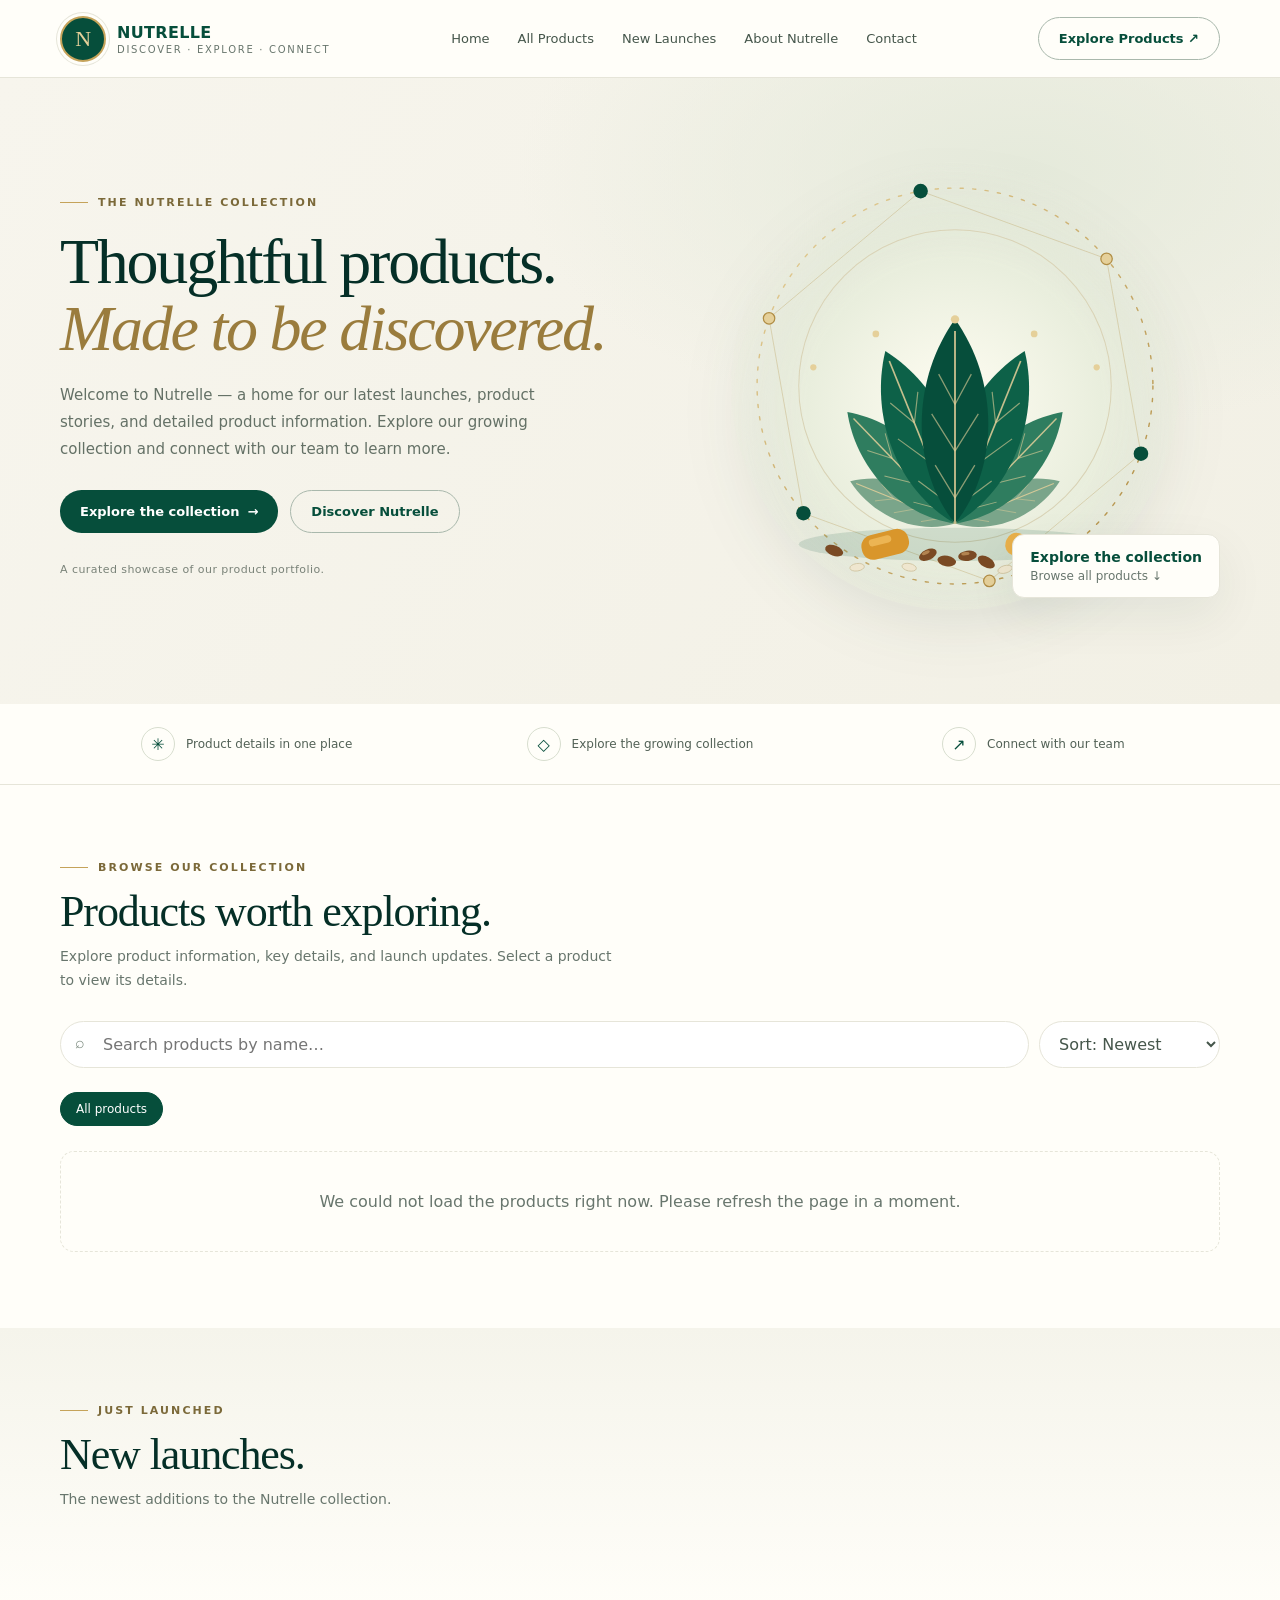
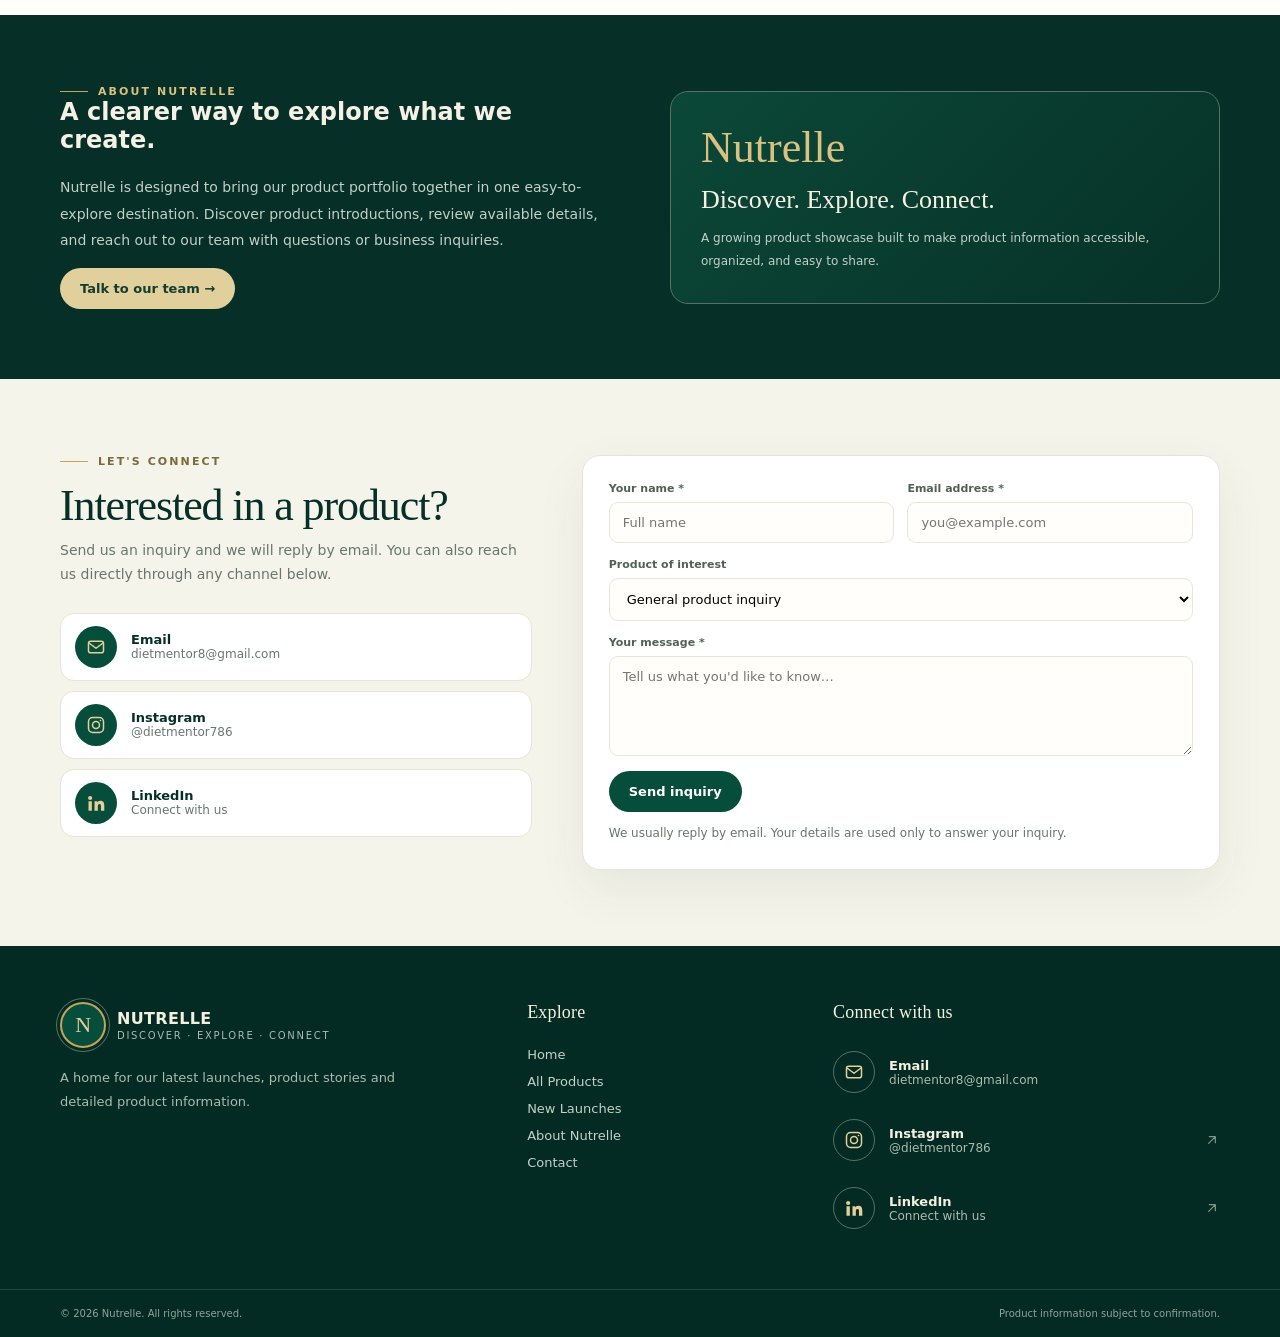
==== commit 0f215ea5: "Add product detail page and mobile fixes" ====
--- a/index.html
+++ b/index.html
@@ -6,89 +6,9 @@
 <title>Nutrelle | Discover Our Products</title>
 <meta property="og:title" content="Nutrelle | Discover Our Products"><meta property="og:description" content="Explore the Nutrelle product collection and send us an inquiry.">
 <link rel="icon" href="data:image/svg+xml,%3Csvg xmlns='http://www.w3.org/2000/svg' viewBox='0 0 64 64'%3E%3Ccircle cx='32' cy='32' r='32' fill='%23064e3b'/%3E%3Ctext x='32' y='44' font-family='Georgia,serif' font-size='36' text-anchor='middle' fill='%23e5d09a'%3EN%3C/text%3E%3C/svg%3E">
-<style>
-:root{--green:#064e3b;--deep:#052f27;--gold:#c5a35a;--cream:#f7f5ed;--paper:#fffef9;--ink:#1c2c25;--muted:#68766d;--line:#e6e5d9;--shadow:0 18px 50px #15392b12}*{box-sizing:border-box}html{scroll-behavior:smooth}body{margin:0;background:var(--paper);color:var(--ink);font-family:Inter,ui-sans-serif,system-ui,-apple-system,BlinkMacSystemFont,"Segoe UI",sans-serif}a{color:inherit;text-decoration:none}button,input,select,textarea{font:inherit}.wrap{width:min(1160px,calc(100% - 40px));margin:auto}.announcement{background:var(--deep);color:#f5eedb;text-align:center;font-size:12px;letter-spacing:.11em;padding:10px}.nav{height:78px;display:flex;align-items:center;justify-content:space-between;gap:24px;border-bottom:1px solid var(--line);background:#fffef9}.brand{display:flex;align-items:center;gap:11px;font-weight:750;letter-spacing:.02em;color:var(--green)}.brand-mark{width:38px;height:38px;border-radius:50% 50% 50% 8px;background:var(--green);color:#e5d09a;display:grid;place-items:center;font-family:Georgia,serif;font-size:20px;transform:rotate(-3deg)}.brand small{display:block;color:var(--muted);font-weight:500;font-size:10px;letter-spacing:.17em;margin-top:2px}.navlinks{display:flex;gap:28px;align-items:center;font-size:13px;color:#45564b}.navlinks a:hover{color:var(--green)}.navright{display:flex;gap:10px;align-items:center}.btn{border:0;border-radius:999px;padding:13px 20px;background:var(--green);color:white;cursor:pointer;font-weight:650;font-size:13px;display:inline-flex;align-items:center;justify-content:center;gap:8px;transition:.2s}.btn:hover{background:var(--deep);transform:translateY(-1px)}.btn.outline{background:transparent;border:1px solid #a9b8ac;color:var(--green)}.btn.outline:hover{background:#edf2e9}.menu-btn{display:none;background:none;border:1px solid var(--line);border-radius:10px;padding:9px;color:var(--green)}.hero{padding:58px 0 68px;background:radial-gradient(ellipse at 80% 15%,#e5eadb 0,transparent 35%),linear-gradient(120deg,#f7f5ed 0%,#f2f0e5 100%);overflow:hidden}.hero-grid{display:grid;grid-template-columns:1.04fr .96fr;align-items:center;gap:54px}.eyebrow{display:flex;align-items:center;gap:10px;color:#7b6939;text-transform:uppercase;font-size:11px;letter-spacing:.19em;font-weight:750}.eyebrow:before{content:"";height:1px;width:28px;background:var(--gold)}h1,h2,h3,p{margin-top:0}h1{font-family:Georgia,"Times New Roman",serif;font-weight:500;font-size:clamp(42px,5vw,68px);line-height:1.04;letter-spacing:-.035em;color:var(--deep);margin:20px 0}.hero h1 em{color:#9a7c3d;font-weight:400}.hero-copy{max-width:520px;line-height:1.8;color:#647166;font-size:15px}.hero-actions{display:flex;gap:12px;flex-wrap:wrap;margin:27px 0 30px}.hero-note{font-size:11px;color:#798278;letter-spacing:.04em}.hero-image{position:relative;min-height:470px;display:grid;place-items:center}.image-halo{position:absolute;width:min(420px,90%);aspect-ratio:1;border-radius:50%;background:linear-gradient(135deg,#e1e8d5,#f8f4e7);box-shadow:inset 0 0 0 1px #ffffffaa}.hero-image img{position:relative;z-index:1;width:min(300px,68%);height:440px;object-fit:cover;object-position:top;border-radius:8px;box-shadow:0 22px 45px #183c2b33;transform:rotate(1.2deg)}.floating-label{position:absolute;z-index:2;right:0;bottom:38px;background:#fffef9;padding:14px 17px;border:1px solid #e6e5d9;border-radius:12px;box-shadow:var(--shadow);font-size:12px}.floating-label strong{display:block;color:var(--green);font-size:14px;margin-bottom:4px}.floating-label span{color:var(--muted)}.trustbar{border-bottom:1px solid var(--line);background:#fffef9}.trustgrid{display:grid;grid-template-columns:repeat(3,1fr);padding:23px 0;gap:20px}.trustitem{display:flex;align-items:center;justify-content:center;gap:11px;font-size:12px;color:#526156}.trusticon{width:34px;height:34px;display:grid;place-items:center;border:1px solid #d8decf;border-radius:50%;color:var(--green);font-size:16px}.section{padding:76px 0}.section-head{display:flex;justify-content:space-between;align-items:end;gap:20px;margin-bottom:28px}.section h2{font-family:Georgia,"Times New Roman",serif;color:var(--deep);font-weight:500;font-size:clamp(32px,4vw,44px);letter-spacing:-.025em;margin:12px 0 8px}.subcopy{color:var(--muted);font-size:14px;line-height:1.7;max-width:560px;margin:0}.catalog-tools{display:flex;gap:10px;flex-wrap:wrap;margin:28px 0 24px}.search{position:relative;flex:1;min-width:210px}.search input{width:100%;padding:13px 16px 13px 42px;border:1px solid var(--line);border-radius:999px;background:white;outline:none}.search input:focus,select:focus{border-color:#88a38e;box-shadow:0 0 0 3px #064e3b12}.search span{position:absolute;left:15px;top:12px;color:#7a897d}.select{padding:12px 38px 12px 15px;border:1px solid var(--line);border-radius:999px;background:white;color:#45564b;outline:none}.chips{display:flex;gap:8px;flex-wrap:wrap;margin-bottom:25px}.chip{border:1px solid var(--line);background:white;color:#5c6a60;border-radius:999px;padding:9px 15px;font-size:12px;cursor:pointer}.chip.active,.chip:hover{background:var(--green);color:white;border-color:var(--green)}.product-grid{display:grid;grid-template-columns:repeat(3,1fr);gap:22px}.product-card{border:1px solid var(--line);border-radius:17px;overflow:hidden;background:white;transition:.25s;box-shadow:0 0 0 transparent}.product-card:hover{transform:translateY(-4px);box-shadow:var(--shadow)}.product-visual{height:300px;background:linear-gradient(145deg,#f1f1e7,#e3e8d8);position:relative;display:grid;place-items:center;overflow:hidden}.product-visual img{height:100%;width:100%;object-fit:cover;object-position:top}.product-visual .tag{position:absolute;left:15px;top:15px;z-index:1;background:#fffef0eF;border:1px solid #e3dfcb;border-radius:999px;padding:7px 10px;font-size:10px;text-transform:uppercase;letter-spacing:.12em;color:var(--green);font-weight:750}.placeholder-art{width:126px;height:210px;border-radius:7px 7px 4px 4px;background:linear-gradient(90deg,#064333,#0d6148 45%,#04392d);box-shadow:12px 18px 25px #15392b2c;position:relative;color:#f2dfaa;display:flex;flex-direction:column;align-items:center;justify-content:center;text-align:center;padding:12px;border:1px solid #b8a66b}.placeholder-art:before,.placeholder-art:after{content:"";position:absolute;left:0;right:0;height:9px;background:repeating-linear-gradient(90deg,#abc0a6 0 2px,#244d3d 2px 5px);opacity:.7}.placeholder-art:before{top:0}.placeholder-art:after{bottom:0}.placeholder-art b{font-family:Georgia,serif;font-size:19px;font-weight:400}.placeholder-art small{font-size:8px;line-height:1.5;margin-top:12px;color:#f7f0d9}.product-card:nth-child(3) .placeholder-art{background:linear-gradient(90deg,#b77a27,#d69a3c 45%,#9b5c1e);color:#fff3d6;border-color:#ead19a}.product-card:nth-child(4) .placeholder-art{background:linear-gradient(90deg,#ddd9c8,#f0ead8 45%,#c7c1aa);color:#28513e;border-color:#bdb89f}.product-info{padding:20px}.product-category{font-size:10px;letter-spacing:.14em;text-transform:uppercase;color:#8b7847;font-weight:750}.product-info h3{font-family:Georgia,serif;font-size:22px;font-weight:500;color:var(--deep);margin:9px 0}.product-info p{font-size:12px;color:var(--muted);line-height:1.7;min-height:42px;margin-bottom:18px}.card-bottom{display:flex;align-items:center;justify-content:space-between;border-top:1px solid #f0efe7;padding-top:15px}.card-bottom span{font-size:11px;color:#728075}.text-btn{border:0;background:none;color:var(--green);font-size:12px;font-weight:750;cursor:pointer;padding:8px 0}.text-btn:hover{color:#8b6d2d}.empty{padding:40px;text-align:center;color:var(--muted);border:1px dashed var(--line);border-radius:14px;grid-column:1/-1}.about{background:var(--deep);color:#e9eee5;padding:70px 0}.about-grid{display:grid;grid-template-columns:1fr 1fr;gap:60px;align-items:center}.about h2{color:#f5f1e4}.about p{color:#c3d0c4;line-height:1.9;font-size:14px}.about-panel{border:1px solid #567263;border-radius:18px;padding:30px;background:linear-gradient(135deg,#0b4838,#063126)}.about-panel .bigmark{font-family:Georgia,serif;font-size:44px;color:#d8c181}.about-panel h3{font-family:Georgia,serif;font-size:26px;font-weight:400;color:#f5f1e4;margin:12px 0}.about-panel p{font-size:12px;margin-bottom:0}.contact{background:#f5f4eb}.contact-grid{display:grid;grid-template-columns:.85fr 1.15fr;gap:50px}.contact-form{background:white;border:1px solid var(--line);padding:26px;border-radius:18px;box-shadow:var(--shadow)}.formrow{display:grid;grid-template-columns:1fr 1fr;gap:13px}.field{display:flex;flex-direction:column;gap:7px;margin-bottom:15px}.field label{font-size:11px;font-weight:700;color:#506056}.field input,.field select,.field textarea{width:100%;border:1px solid var(--line);border-radius:9px;padding:12px 13px;outline:none;background:#fffefb;font-size:13px}.field textarea{min-height:100px;resize:vertical}.footer{background:#032b23;color:#c4d1c5;padding:35px 0}.footerrow{display:flex;align-items:center;justify-content:space-between;gap:20px;flex-wrap:wrap}.footer .brand{color:#f4f0df}.footer small{color:#a9bcae}.footlinks{display:flex;gap:18px;font-size:12px}.footlinks a:hover{color:white}.modal-backdrop{position:fixed;inset:0;background:#071e18b8;z-index:10;display:none;align-items:center;justify-content:center;padding:20px}.modal-backdrop.open{display:flex}.modal{background:var(--paper);width:min(850px,100%);max-height:90vh;overflow:auto;border-radius:18px;position:relative;box-shadow:0 30px 100px #0004}.close{position:absolute;right:15px;top:15px;border:1px solid var(--line);background:white;width:38px;height:38px;border-radius:50%;font-size:20px;cursor:pointer;z-index:2}.modal-content{display:grid;grid-template-columns:.9fr 1.1fr}.modal-image{background:#edf0e5;min-height:430px}.modal-image img{width:100%;height:100%;object-fit:cover;object-position:top}.modal-copy{padding:44px 34px}.modal-copy h2{font-family:Georgia,serif;font-size:34px;font-weight:500;color:var(--deep);margin:12px 0}.modal-copy p,.modal-copy li{font-size:13px;line-height:1.8;color:var(--muted)}.modal-copy ul{padding-left:18px}.note{font-size:11px;color:#8b7847;background:#f4f0e1;border-radius:8px;padding:12px;margin:18px 0}.mobile-menu{display:none;padding:0 20px 18px;background:#fffef9;border-bottom:1px solid var(--line)}.mobile-menu.open{display:grid;gap:14px}.mobile-menu a{font-size:14px;padding:5px 0}.listing-modal{width:min(720px,100%);padding:30px}.listing-form-grid{display:grid;grid-template-columns:1fr 1fr;gap:14px}.listing-form-grid .wide{grid-column:1/-1}.upload-box{border:1px dashed #a9b8ac;border-radius:12px;padding:18px;background:#f8f8f1}.preview-strip{display:flex;gap:8px;flex-wrap:wrap;margin-top:10px}.preview-strip img{width:62px;height:62px;object-fit:cover;border-radius:8px;border:1px solid var(--line)}.admin-note{font-size:11px;color:var(--muted);line-height:1.6}@media(max-width:560px){.listing-modal{padding:22px 16px}.listing-form-grid{grid-template-columns:1fr}.listing-form-grid .wide{grid-column:auto}}
-@media(max-width:850px){.navlinks{display:none}.menu-btn{display:block}.hero-grid{grid-template-columns:1fr;gap:20px}.hero{padding-top:45px}.hero-image{min-height:390px}.hero-image img{height:365px;width:min(255px,68%)}.floating-label{right:6%;bottom:15px}.product-grid{grid-template-columns:repeat(2,1fr)}.about-grid,.contact-grid{grid-template-columns:1fr;gap:30px}.about-panel{max-width:600px}.section{padding:58px 0}}
-@media(max-width:560px){.wrap{width:min(100% - 28px,1160px)}.announcement{font-size:10px}.nav{height:68px}.navright .btn{display:none}.hero{padding:38px 0 45px}.hero h1{font-size:43px}.hero-image{min-height:350px}.hero-image img{height:330px;width:225px}.floating-label{right:0;bottom:4px}.trustgrid{grid-template-columns:1fr;gap:13px;padding:18px 0}.trustitem{justify-content:flex-start}.section-head{align-items:flex-start;flex-direction:column}.product-grid{grid-template-columns:1fr;gap:16px}.product-visual{height:310px}.catalog-tools{flex-direction:column}.search{min-width:0}.select{width:100%}.formrow{grid-template-columns:1fr;gap:0}.contact-form{padding:18px}.modal-content{grid-template-columns:1fr}.modal-image{height:280px;min-height:0}.modal-copy{padding:28px 22px}.modal-copy h2{font-size:28px}.footerrow{align-items:flex-start;flex-direction:column}.footlinks{flex-wrap:wrap}}
-
-/* ===== Logo + responsive fixes ===== */
-html{-webkit-text-size-adjust:100%}body{overflow-x:hidden}img{max-width:100%}
-.nav{height:auto;min-height:78px;position:sticky;top:0;z-index:20}
-.navwrap{display:flex;align-items:center;justify-content:space-between;gap:20px;padding:10px 0}
-.brand{flex:none;min-width:0;white-space:nowrap}
-.brand-mark{display:inline-flex;align-items:center;justify-content:center;flex:none;width:46px;height:46px;border-radius:50%;transform:none;font-size:22px;font-family:Georgia,serif;font-weight:500;letter-spacing:-.02em;line-height:1;white-space:nowrap;border:2px solid #c5a35a;box-shadow:0 0 0 3px #fffef9,0 0 0 4px #e6e5d9}
-.brand-mark i{font-style:normal;color:#e5d09a;font-size:12px;margin:0 1px}
-.brand small{white-space:nowrap}
-.placeholder-art small{white-space:pre-line}
-.footer .brand-mark{box-shadow:0 0 0 3px #032b23,0 0 0 4px #567263}
-.footer small{max-width:100%}
-.mobile-menu{position:sticky;top:78px;z-index:19}
-@media(max-width:1000px){.navlinks{gap:18px}.hero-grid{gap:30px}}
-@media(max-width:850px){.hero-image{min-height:400px}.hero-copy{max-width:none}.footerrow{justify-content:center;text-align:center}.mobile-menu.open{box-shadow:0 12px 24px #0001}}
-@media(max-width:560px){.nav{min-height:68px}.mobile-menu{top:68px}.brand-mark{width:40px;height:40px;font-size:19px}.brand{gap:9px;font-size:13px}.brand small{font-size:8px;letter-spacing:.12em}.hero h1{font-size:clamp(34px,11vw,43px)}.hero-actions .btn{flex:1 1 100%}.section h2{font-size:30px}.footerrow{align-items:center}.footlinks{justify-content:center}.modal{max-height:94vh}.contact-form{padding:16px}}
-@media(max-width:360px){.brand small{display:none}.wrap{width:calc(100% - 24px)}.hero-image img{width:200px;height:295px}.floating-label{padding:10px 12px}}
-@media(min-width:1500px){.wrap{width:min(1280px,calc(100% - 80px))}}
-@media(prefers-reduced-motion:reduce){*{transition:none!important;scroll-behavior:auto!important}}
-
-/* ===== Footer redesign + clickable product images ===== */
-.footer{background:#032b23;color:#c4d1c5;padding:0}
-.footer-grid{display:grid;grid-template-columns:1.3fr .8fr 1.2fr;gap:48px;padding:56px 0 44px}
-.foot-brand p{font-size:13px;line-height:1.8;color:#a9bcae;max-width:340px;margin:18px 0 0}
-.foot-col h4{font:500 18px Georgia,serif;color:#f4f0df;margin:0 0 18px;letter-spacing:.01em}
-.foot-col>a:not(.foot-link){display:block;font-size:13px;color:#c4d1c5;padding:6px 0;transition:.2s}
-.foot-col>a:not(.foot-link):hover{color:#e5d09a;transform:translateX(3px)}
-.foot-link{display:flex;align-items:center;gap:14px;padding:10px 12px;margin:0 -12px 6px;border-radius:12px;transition:.2s;color:#e8efe6}
-.foot-link:hover{background:#0b4838}
-.foot-icon{width:42px;height:42px;flex:none;display:grid;place-items:center;border-radius:50%;border:1px solid #567263;color:#e5d09a;transition:.2s}
-.foot-link:hover .foot-icon{background:#e5d09a;color:#032b23;border-color:#e5d09a}
-.foot-text{display:flex;flex-direction:column;min-width:0;flex:1}
-.foot-text b{font-size:13px;font-weight:650;color:#f4f0df}
-.foot-text small{font-size:12px;color:#a9bcae;overflow:hidden;text-overflow:ellipsis;white-space:nowrap}
-.foot-arrow{color:#7f968a;display:grid;place-items:center;transition:.2s}
-.foot-link:hover .foot-arrow{color:#e5d09a;transform:translate(2px,-2px)}
-.foot-bottom{border-top:1px solid #1b4a3d}
-.foot-bottom-row{display:flex;justify-content:space-between;gap:12px;flex-wrap:wrap;padding:18px 0;font-size:12px}
-.foot-bottom small{color:#8ea597}
-.footer a:focus-visible,.product-visual:focus-visible,.hero-product:focus-visible{outline:2px solid #e5d09a;outline-offset:3px}
-.product-visual[data-open]{cursor:pointer}
-.product-visual img{transition:transform .5s}
-.product-card:hover .product-visual img,.product-visual:focus-visible img{transform:scale(1.05)}
-.view-hint{position:absolute;left:50%;bottom:16px;transform:translate(-50%,8px);background:#064e3b;color:#fff;font-size:12px;font-weight:650;padding:9px 16px;border-radius:999px;opacity:0;transition:.25s;pointer-events:none;white-space:nowrap}
-.product-card:hover .view-hint,.product-visual:focus-visible .view-hint{opacity:1;transform:translate(-50%,0)}
-@media(hover:none){.view-hint{opacity:1;transform:translate(-50%,0);bottom:12px;padding:7px 13px;font-size:11px;background:#064e3bdd}}
-.hero-product{cursor:pointer;transition:transform .3s}.hero-product:hover{transform:rotate(0deg) scale(1.02)}
-@media(max-width:900px){.footer-grid{grid-template-columns:1fr 1fr;gap:36px;padding:44px 0 34px}.foot-brand{grid-column:1/-1}}
-@media(max-width:560px){.footer-grid{grid-template-columns:1fr;gap:30px}.foot-bottom-row{flex-direction:column;align-items:flex-start}.footerrow{display:none}}
-
-/* ===== Hero illustration (replaces product photo on home page) ===== */
-.image-halo{display:none}
-.hero-art{position:relative;z-index:1;width:min(500px,100%);height:auto;display:block;filter:drop-shadow(0 18px 30px #15392b1f)}
-.hero-art .orbit{transform-origin:240px 240px;animation:orbit-spin 90s linear infinite}
-@keyframes orbit-spin{to{transform:rotate(360deg)}}
-@media(prefers-reduced-motion:reduce){.hero-art .orbit{animation:none}}
-a.floating-label{display:block;color:inherit;transition:.2s}a.floating-label:hover{transform:translateY(-2px);border-color:#c5a35a}
-@media(max-width:850px){.hero-art{width:min(400px,92%)}.hero-image{min-height:0;padding-bottom:36px}}
-@media(max-width:560px){.hero-art{width:min(320px,96%)}.hero-image{padding-bottom:30px}}
-
-/* ===== Live-data version additions ===== */
-section[id]{scroll-margin-top:90px}
-.launches{background:linear-gradient(180deg,#f5f4eb,#fffef9)}
-.contact-links{display:grid;gap:10px;margin-top:26px}
-.contact-link{display:flex;align-items:center;gap:14px;padding:12px 14px;background:#fff;border:1px solid var(--line);border-radius:14px;transition:.2s}
-.contact-link:hover{border-color:#b9c8bb;transform:translateY(-1px);box-shadow:var(--shadow)}
-.contact-link .ci{width:42px;height:42px;border-radius:50%;background:var(--green);color:#e5d09a;display:grid;place-items:center;flex:none}
-.contact-link b{display:block;font-size:13px;color:var(--deep)}.contact-link small{display:block;font-size:12px;color:var(--muted);word-break:break-all}
-.contact-form{position:relative}
-#formMessage{font-size:12px;color:var(--muted);margin:12px 0 0;line-height:1.6}#formMessage.ok{color:#0b6b45;font-weight:600}#formMessage.err{color:#9a2f24;font-weight:600}
-.btn[disabled]{opacity:.7;cursor:wait}
-.wa-fab{position:fixed;right:18px;bottom:18px;z-index:15;width:56px;height:56px;border-radius:50%;background:#25d366;color:#fff;display:grid;place-items:center;box-shadow:0 10px 24px #0003;transition:.2s}
-.wa-fab[hidden]{display:none}.wa-fab:hover{transform:scale(1.07)}.wa-fab svg{width:28px;height:28px}
-.footer .foot-col>div{display:block}
-.product-visual img{width:100%}
-</style>
+<link rel="stylesheet" href="styles.css">
 </head>
 <body>
-<div class="announcement">INTRODUCING THE NUTRELLE PRODUCT PORTFOLIO</div>
 <header class="nav"><div class="wrap navwrap"><a class="brand" href="#home"><span class="brand-mark">N</span><span>NUTRELLE<small>DISCOVER · EXPLORE · CONNECT</small></span></a><nav class="navlinks"><a href="#home">Home</a><a href="#products">All Products</a><a href="#launches">New Launches</a><a href="#about">About Nutrelle</a><a href="#contact">Contact</a></nav><div class="navright"><a class="btn outline" href="#products">Explore Products ↗</a><button class="menu-btn" id="menuBtn" aria-label="Open menu">☰</button></div></div></header>
 <nav class="mobile-menu" id="mobileMenu"><a href="#home">Home</a><a href="#products">All Products</a><a href="#launches">New Launches</a><a href="#about">About Nutrelle</a><a href="#contact">Contact</a></nav>
 <main>
@@ -128,7 +48,7 @@
 <div class="trustbar"><div class="wrap trustgrid"><div class="trustitem"><span class="trusticon">✳</span><span>Product details in one place</span></div><div class="trustitem"><span class="trusticon">◇</span><span>Explore the growing collection</span></div><div class="trustitem"><span class="trusticon">↗</span><span>Connect with our team</span></div></div></div>
 <section class="section" id="products"><div class="wrap"><div class="section-head"><div><div class="eyebrow">Browse our collection</div><h2>Products worth exploring.</h2><p class="subcopy">Explore product information, key details, and launch updates. Select a product to view its details.</p></div><span style="font-size:12px;color:var(--muted)" id="resultCount"></span></div><div class="catalog-tools"><div class="search"><span>⌕</span><input id="searchInput" type="search" placeholder="Search products by name…" aria-label="Search products"></div><select class="select" id="sortSelect" aria-label="Sort products"><option value="featured">Sort: Newest</option><option value="az">Name: A to Z</option><option value="za">Name: Z to A</option></select></div><div class="chips" id="categoryChips"></div><div class="product-grid" id="productGrid"></div></div></section>
 <section class="section launches" id="launches"><div class="wrap"><div class="section-head"><div><div class="eyebrow">Just launched</div><h2>New launches.</h2><p class="subcopy">The newest additions to the Nutrelle collection.</p></div></div><div class="product-grid" id="launchGrid"></div></div></section>
-<section class="about" id="about"><div class="wrap about-grid"><div><div class="eyebrow" style="color:#d8c181">About the department</div><h2>A clearer way to explore what we create.</h2><p>Nutrelle is designed to bring our product portfolio together in one easy-to-explore destination. Discover product introductions, review available details, and reach out to our team with questions or business inquiries.</p><a class="btn" style="background:#e1d09b;color:#123d2f" href="#contact">Talk to our team →</a></div><div class="about-panel"><div class="bigmark">Nutrelle</div><h3>Discover. Explore. Connect.</h3><p>A growing product showcase built to make product information accessible, organized, and easy to share.</p></div></div></section>
+<section class="about" id="about"><div class="wrap about-grid"><div><div class="eyebrow" style="color:#d8c181">About Nutrelle</div><h2>A clearer way to explore what we create.</h2><p>Nutrelle is designed to bring our product portfolio together in one easy-to-explore destination. Discover product introductions, review available details, and reach out to our team with questions or business inquiries.</p><a class="btn" style="background:#e1d09b;color:#123d2f" href="#contact">Talk to our team →</a></div><div class="about-panel"><div class="bigmark">Nutrelle</div><h3>Discover. Explore. Connect.</h3><p>A growing product showcase built to make product information accessible, organized, and easy to share.</p></div></div></section>
 <section class="section contact" id="contact"><div class="wrap contact-grid"><div><div class="eyebrow">Let's connect</div><h2>Interested in a product?</h2><p class="subcopy">Send us an inquiry and we will reply by email. You can also reach us directly through any channel below.</p><div class="contact-links" id="contactLinks"></div></div><form class="contact-form" id="contactForm" novalidate><div class="formrow"><div class="field"><label for="fullName">Your name *</label><input id="fullName" name="name" required autocomplete="name" placeholder="Full name"></div><div class="field"><label for="email">Email address *</label><input id="email" name="email" type="email" required autocomplete="email" placeholder="you@example.com"></div></div><div class="field"><label for="interest">Product of interest</label><select id="interest" name="interest"><option>General product inquiry</option></select></div><div class="field"><label for="message">Your message *</label><textarea id="message" name="message" required placeholder="Tell us what you'd like to know…"></textarea></div><input type="checkbox" id="botcheck" tabindex="-1" autocomplete="off" aria-hidden="true" style="position:absolute;left:-9999px"><button class="btn" type="submit" id="sendBtn">Send inquiry</button><p id="formMessage" role="status" aria-live="polite">We usually reply by email. Your details are used only to answer your inquiry.</p></form></div></section>
 </main>
 <footer class="footer">
@@ -139,7 +59,6 @@
 </div>
 <div class="foot-bottom"><div class="wrap foot-bottom-row"><small>© <span id="year"></span> Nutrelle. All rights reserved.</small><small>Product information subject to confirmation.</small></div></div>
 </footer>
-<div class="modal-backdrop" id="detailModal" role="dialog" aria-modal="true" aria-labelledby="modalTitle"><div class="modal"><button class="close" id="closeModal" type="button" aria-label="Close details">&times;</button><div class="modal-content"><div class="modal-image" id="modalImage"></div><div class="modal-copy" id="modalCopy"></div></div></div></div>
 <a class="wa-fab" id="waFab" href="#" target="_blank" rel="noopener noreferrer" aria-label="Chat on WhatsApp" hidden><svg viewBox="0 0 24 24" width="20" height="20" fill="none" stroke="currentColor" stroke-width="1.8" stroke-linecap="round" stroke-linejoin="round" aria-hidden="true"><path d="M21 11.5a8.5 8.5 0 0 1-12.6 7.4L3 20.5l1.7-5.1A8.5 8.5 0 1 1 21 11.5Z"/><path d="M9 8.5c0 3.5 3 6.5 6.5 6.5l1-1.6-2.2-1-.9.8c-.9-.4-1.9-1.4-2.3-2.3l.8-.9-1-2.2L9 8.5Z"/></svg></a>
 <script src="config.js"></script>
 <script>
@@ -176,7 +95,7 @@
 catch(e){console.warn('Could not load products',e);loadError=true;products=[]}}
 const cover=p=>(p.images&&p.images[0])||'';
 function artHTML(){return '<div class="placeholder-art" aria-label="Photo coming soon"><b>Nutrelle</b><small>PHOTO\nCOMING SOON</small></div>'}
-function cardHTML(p){const img=cover(p);return `<article class="product-card"><div class="product-visual" data-open="${esc(p.id)}" role="button" tabindex="0" aria-label="View details for ${esc(p.name)}"><span class="tag">${esc(p.status)}</span>${img?`<img src="${esc(img)}" alt="${esc(p.name)} packaging" loading="lazy">`:artHTML()}<span class="view-hint">View details</span></div><div class="product-info"><div class="product-category">${esc(p.category)}</div><h3>${esc(p.name)}</h3><p>${esc(p.description)}</p><div class="card-bottom"><span>${esc(p.pack||'')}</span><button class="text-btn" type="button" data-open="${esc(p.id)}">View details →</button></div></div></article>`}
+function cardHTML(p){const img=cover(p);return `<a class="product-card" href="product.html?id=${encodeURIComponent(p.id)}" aria-label="View details for ${esc(p.name)}"><div class="product-visual"><span class="tag">${esc(p.status)}</span>${img?`<img src="${esc(img)}" alt="${esc(p.name)}" loading="lazy">`:artHTML()}<span class="view-hint">View details</span></div><div class="product-info"><h3>${esc(p.name)}</h3><span class="more">View details →</span></div></a>`}
 function buildChips(){const cats=[...new Set(products.map(p=>p.category).filter(Boolean))];if(products.some(p=>p.status==='New Launch')&&!cats.includes('New Launch'))cats.push('New Launch');
 if(activeCategory!=='All'&&!cats.includes(activeCategory))activeCategory='All';
 $('categoryChips').innerHTML=['All',...cats].map(c=>`<button type="button" class="chip${c===activeCategory?' active':''}" data-category="${esc(c)}">${c==='All'?'All products':c==='New Launch'?'New launches':esc(c)}</button>`).join('')}
@@ -189,20 +108,6 @@
 grid.innerHTML=list.length?list.map(cardHTML).join(''):`<div class="empty">${products.length?'No products match your search. Try another name or category.':'Products are coming soon. Please check back shortly.'}</div>`;
 $('resultCount').textContent=`${list.length} product${list.length===1?'':'s'}`;
 const nl=products.filter(p=>p.status==='New Launch');launchGrid.innerHTML=nl.length?nl.map(cardHTML).join(''):'<div class="empty">New launches are coming soon.</div>'}
-
-/* ---------- details popup ---------- */
-function openDetails(id){const p=products.find(x=>String(x.id)===String(id));if(!p)return;const imgs=p.images||[];
-$('modalImage').innerHTML=imgs.length?`<img id="detailMainImage" src="${esc(imgs[0])}" alt="${esc(p.name)} product image" style="width:100%;height:340px;object-fit:contain;background:#edf0e5">${imgs.length>1?`<div style="display:flex;gap:8px;flex-wrap:wrap;padding:12px">${imgs.map((src,i)=>`<button type="button" class="gallery-thumb" data-gallery="${i}" aria-label="Show image ${i+1}" style="padding:0;border:1px solid var(--line);border-radius:7px;overflow:hidden;background:white;cursor:pointer"><img src="${esc(src)}" alt="" style="width:58px;height:58px;object-fit:cover;display:block"></button>`).join('')}</div>`:''}`:`<div style="height:100%;min-height:430px;display:grid;place-items:center">${artHTML()}</div>`;
-$('modalCopy').innerHTML=`<div class="product-category">${esc(p.category)} · ${esc(p.status)}</div><h2 id="modalTitle">${esc(p.name)}</h2><p>${esc(p.description)}</p>${p.pack?`<p><strong style="color:var(--green)">${esc(p.pack)}</strong></p>`:''}${p.details.length?`<h3 style="font-size:15px;margin:24px 0 10px">Product information</h3><ul>${p.details.map(d=>`<li>${esc(d)}</li>`).join('')}</ul>`:''}<a class="btn" href="#contact" id="modalInquiry">Ask about this product ↗</a>`;
-$('detailModal').classList.add('open');document.body.style.overflow='hidden';
-document.querySelectorAll('[data-gallery]').forEach(b=>b.addEventListener('click',()=>{$('detailMainImage').src=imgs[Number(b.dataset.gallery)]}));
-$('modalInquiry').addEventListener('click',()=>{$('interest').value=p.name;closeDetails()})}
-function closeDetails(){$('detailModal').classList.remove('open');document.body.style.overflow=''}
-$('closeModal').addEventListener('click',closeDetails);
-$('detailModal').addEventListener('click',e=>{if(e.target.id==='detailModal')closeDetails()});
-document.addEventListener('keydown',e=>{if(e.key==='Escape')closeDetails()});
-document.addEventListener('click',e=>{const t=e.target.closest('[data-open]');if(t)openDetails(t.dataset.open)});
-document.addEventListener('keydown',e=>{const t=e.target.closest&&e.target.closest('.product-visual[data-open]');if(t&&(e.key==='Enter'||e.key===' ')){e.preventDefault();openDetails(t.dataset.open)}});
 
 /* ---------- controls ---------- */
 $('searchInput').addEventListener('input',render);$('sortSelect').addEventListener('change',render);
@@ -228,7 +133,7 @@
 $('year').textContent=new Date().getFullYear();
 renderChannels();
 grid.innerHTML='<div class="empty">Loading products…</div>';
-loadProducts().then(()=>{buildChips();fillInterest();render()});
+loadProducts().then(()=>{buildChips();fillInterest();render();const want=new URLSearchParams(location.search).get('product');if(want){const sel=$('interest');if([...sel.options].some(o=>o.value===want))sel.value=want;const c=document.getElementById('contact');if(c)setTimeout(()=>c.scrollIntoView(),50)}});
 })();
 </script>
-</body></html>+</body></html>
--- a/styles.css
+++ b/styles.css
@@ -0,0 +1,121 @@
+:root{--green:#064e3b;--deep:#052f27;--gold:#c5a35a;--cream:#f7f5ed;--paper:#fffef9;--ink:#1c2c25;--muted:#68766d;--line:#e6e5d9;--shadow:0 18px 50px #15392b12}*{box-sizing:border-box}html{scroll-behavior:smooth}body{margin:0;background:var(--paper);color:var(--ink);font-family:Inter,ui-sans-serif,system-ui,-apple-system,BlinkMacSystemFont,"Segoe UI",sans-serif}a{color:inherit;text-decoration:none}button,input,select,textarea{font:inherit}.wrap{width:min(1160px,calc(100% - 40px));margin:auto}.announcement{background:var(--deep);color:#f5eedb;text-align:center;font-size:12px;letter-spacing:.11em;padding:10px}.nav{height:78px;display:flex;align-items:center;justify-content:space-between;gap:24px;border-bottom:1px solid var(--line);background:#fffef9}.brand{display:flex;align-items:center;gap:11px;font-weight:750;letter-spacing:.02em;color:var(--green)}.brand-mark{width:38px;height:38px;border-radius:50% 50% 50% 8px;background:var(--green);color:#e5d09a;display:grid;place-items:center;font-family:Georgia,serif;font-size:20px;transform:rotate(-3deg)}.brand small{display:block;color:var(--muted);font-weight:500;font-size:10px;letter-spacing:.17em;margin-top:2px}.navlinks{display:flex;gap:28px;align-items:center;font-size:13px;color:#45564b}.navlinks a:hover{color:var(--green)}.navright{display:flex;gap:10px;align-items:center}.btn{border:0;border-radius:999px;padding:13px 20px;background:var(--green);color:white;cursor:pointer;font-weight:650;font-size:13px;display:inline-flex;align-items:center;justify-content:center;gap:8px;transition:.2s}.btn:hover{background:var(--deep);transform:translateY(-1px)}.btn.outline{background:transparent;border:1px solid #a9b8ac;color:var(--green)}.btn.outline:hover{background:#edf2e9}.menu-btn{display:none;background:none;border:1px solid var(--line);border-radius:10px;padding:9px;color:var(--green)}.hero{padding:58px 0 68px;background:radial-gradient(ellipse at 80% 15%,#e5eadb 0,transparent 35%),linear-gradient(120deg,#f7f5ed 0%,#f2f0e5 100%);overflow:hidden}.hero-grid{display:grid;grid-template-columns:1.04fr .96fr;align-items:center;gap:54px}.eyebrow{display:flex;align-items:center;gap:10px;color:#7b6939;text-transform:uppercase;font-size:11px;letter-spacing:.19em;font-weight:750}.eyebrow:before{content:"";height:1px;width:28px;background:var(--gold)}h1,h2,h3,p{margin-top:0}h1{font-family:Georgia,"Times New Roman",serif;font-weight:500;font-size:clamp(42px,5vw,68px);line-height:1.04;letter-spacing:-.035em;color:var(--deep);margin:20px 0}.hero h1 em{color:#9a7c3d;font-weight:400}.hero-copy{max-width:520px;line-height:1.8;color:#647166;font-size:15px}.hero-actions{display:flex;gap:12px;flex-wrap:wrap;margin:27px 0 30px}.hero-note{font-size:11px;color:#798278;letter-spacing:.04em}.hero-image{position:relative;min-height:470px;display:grid;place-items:center}.image-halo{position:absolute;width:min(420px,90%);aspect-ratio:1;border-radius:50%;background:linear-gradient(135deg,#e1e8d5,#f8f4e7);box-shadow:inset 0 0 0 1px #ffffffaa}.hero-image img{position:relative;z-index:1;width:min(300px,68%);height:440px;object-fit:cover;object-position:top;border-radius:8px;box-shadow:0 22px 45px #183c2b33;transform:rotate(1.2deg)}.floating-label{position:absolute;z-index:2;right:0;bottom:38px;background:#fffef9;padding:14px 17px;border:1px solid #e6e5d9;border-radius:12px;box-shadow:var(--shadow);font-size:12px}.floating-label strong{display:block;color:var(--green);font-size:14px;margin-bottom:4px}.floating-label span{color:var(--muted)}.trustbar{border-bottom:1px solid var(--line);background:#fffef9}.trustgrid{display:grid;grid-template-columns:repeat(3,1fr);padding:23px 0;gap:20px}.trustitem{display:flex;align-items:center;justify-content:center;gap:11px;font-size:12px;color:#526156}.trusticon{width:34px;height:34px;display:grid;place-items:center;border:1px solid #d8decf;border-radius:50%;color:var(--green);font-size:16px}.section{padding:76px 0}.section-head{display:flex;justify-content:space-between;align-items:end;gap:20px;margin-bottom:28px}.section h2{font-family:Georgia,"Times New Roman",serif;color:var(--deep);font-weight:500;font-size:clamp(32px,4vw,44px);letter-spacing:-.025em;margin:12px 0 8px}.subcopy{color:var(--muted);font-size:14px;line-height:1.7;max-width:560px;margin:0}.catalog-tools{display:flex;gap:10px;flex-wrap:wrap;margin:28px 0 24px}.search{position:relative;flex:1;min-width:210px}.search input{width:100%;padding:13px 16px 13px 42px;border:1px solid var(--line);border-radius:999px;background:white;outline:none}.search input:focus,select:focus{border-color:#88a38e;box-shadow:0 0 0 3px #064e3b12}.search span{position:absolute;left:15px;top:12px;color:#7a897d}.select{padding:12px 38px 12px 15px;border:1px solid var(--line);border-radius:999px;background:white;color:#45564b;outline:none}.chips{display:flex;gap:8px;flex-wrap:wrap;margin-bottom:25px}.chip{border:1px solid var(--line);background:white;color:#5c6a60;border-radius:999px;padding:9px 15px;font-size:12px;cursor:pointer}.chip.active,.chip:hover{background:var(--green);color:white;border-color:var(--green)}.product-grid{display:grid;grid-template-columns:repeat(3,1fr);gap:22px}.product-card{border:1px solid var(--line);border-radius:17px;overflow:hidden;background:white;transition:.25s;box-shadow:0 0 0 transparent}.product-card:hover{transform:translateY(-4px);box-shadow:var(--shadow)}.product-visual{height:300px;background:linear-gradient(145deg,#f1f1e7,#e3e8d8);position:relative;display:grid;place-items:center;overflow:hidden}.product-visual img{height:100%;width:100%;object-fit:cover;object-position:top}.product-visual .tag{position:absolute;left:15px;top:15px;z-index:1;background:#fffef0eF;border:1px solid #e3dfcb;border-radius:999px;padding:7px 10px;font-size:10px;text-transform:uppercase;letter-spacing:.12em;color:var(--green);font-weight:750}.placeholder-art{width:126px;height:210px;border-radius:7px 7px 4px 4px;background:linear-gradient(90deg,#064333,#0d6148 45%,#04392d);box-shadow:12px 18px 25px #15392b2c;position:relative;color:#f2dfaa;display:flex;flex-direction:column;align-items:center;justify-content:center;text-align:center;padding:12px;border:1px solid #b8a66b}.placeholder-art:before,.placeholder-art:after{content:"";position:absolute;left:0;right:0;height:9px;background:repeating-linear-gradient(90deg,#abc0a6 0 2px,#244d3d 2px 5px);opacity:.7}.placeholder-art:before{top:0}.placeholder-art:after{bottom:0}.placeholder-art b{font-family:Georgia,serif;font-size:19px;font-weight:400}.placeholder-art small{font-size:8px;line-height:1.5;margin-top:12px;color:#f7f0d9}.product-card:nth-child(3) .placeholder-art{background:linear-gradient(90deg,#b77a27,#d69a3c 45%,#9b5c1e);color:#fff3d6;border-color:#ead19a}.product-card:nth-child(4) .placeholder-art{background:linear-gradient(90deg,#ddd9c8,#f0ead8 45%,#c7c1aa);color:#28513e;border-color:#bdb89f}.product-info{padding:20px}.product-category{font-size:10px;letter-spacing:.14em;text-transform:uppercase;color:#8b7847;font-weight:750}.product-info h3{font-family:Georgia,serif;font-size:22px;font-weight:500;color:var(--deep);margin:9px 0}.product-info p{font-size:12px;color:var(--muted);line-height:1.7;min-height:42px;margin-bottom:18px}.card-bottom{display:flex;align-items:center;justify-content:space-between;border-top:1px solid #f0efe7;padding-top:15px}.card-bottom span{font-size:11px;color:#728075}.text-btn{border:0;background:none;color:var(--green);font-size:12px;font-weight:750;cursor:pointer;padding:8px 0}.text-btn:hover{color:#8b6d2d}.empty{padding:40px;text-align:center;color:var(--muted);border:1px dashed var(--line);border-radius:14px;grid-column:1/-1}.about{background:var(--deep);color:#e9eee5;padding:70px 0}.about-grid{display:grid;grid-template-columns:1fr 1fr;gap:60px;align-items:center}.about h2{color:#f5f1e4}.about p{color:#c3d0c4;line-height:1.9;font-size:14px}.about-panel{border:1px solid #567263;border-radius:18px;padding:30px;background:linear-gradient(135deg,#0b4838,#063126)}.about-panel .bigmark{font-family:Georgia,serif;font-size:44px;color:#d8c181}.about-panel h3{font-family:Georgia,serif;font-size:26px;font-weight:400;color:#f5f1e4;margin:12px 0}.about-panel p{font-size:12px;margin-bottom:0}.contact{background:#f5f4eb}.contact-grid{display:grid;grid-template-columns:.85fr 1.15fr;gap:50px}.contact-form{background:white;border:1px solid var(--line);padding:26px;border-radius:18px;box-shadow:var(--shadow)}.formrow{display:grid;grid-template-columns:1fr 1fr;gap:13px}.field{display:flex;flex-direction:column;gap:7px;margin-bottom:15px}.field label{font-size:11px;font-weight:700;color:#506056}.field input,.field select,.field textarea{width:100%;border:1px solid var(--line);border-radius:9px;padding:12px 13px;outline:none;background:#fffefb;font-size:13px}.field textarea{min-height:100px;resize:vertical}.footer{background:#032b23;color:#c4d1c5;padding:35px 0}.footerrow{display:flex;align-items:center;justify-content:space-between;gap:20px;flex-wrap:wrap}.footer .brand{color:#f4f0df}.footer small{color:#a9bcae}.footlinks{display:flex;gap:18px;font-size:12px}.footlinks a:hover{color:white}.modal-backdrop{position:fixed;inset:0;background:#071e18b8;z-index:10;display:none;align-items:center;justify-content:center;padding:20px}.modal-backdrop.open{display:flex}.modal{background:var(--paper);width:min(850px,100%);max-height:90vh;overflow:auto;border-radius:18px;position:relative;box-shadow:0 30px 100px #0004}.close{position:absolute;right:15px;top:15px;border:1px solid var(--line);background:white;width:38px;height:38px;border-radius:50%;font-size:20px;cursor:pointer;z-index:2}.modal-content{display:grid;grid-template-columns:.9fr 1.1fr}.modal-image{background:#edf0e5;min-height:430px}.modal-image img{width:100%;height:100%;object-fit:cover;object-position:top}.modal-copy{padding:44px 34px}.modal-copy h2{font-family:Georgia,serif;font-size:34px;font-weight:500;color:var(--deep);margin:12px 0}.modal-copy p,.modal-copy li{font-size:13px;line-height:1.8;color:var(--muted)}.modal-copy ul{padding-left:18px}.note{font-size:11px;color:#8b7847;background:#f4f0e1;border-radius:8px;padding:12px;margin:18px 0}.mobile-menu{display:none;padding:0 20px 18px;background:#fffef9;border-bottom:1px solid var(--line)}.mobile-menu.open{display:grid;gap:14px}.mobile-menu a{font-size:14px;padding:5px 0}.listing-modal{width:min(720px,100%);padding:30px}.listing-form-grid{display:grid;grid-template-columns:1fr 1fr;gap:14px}.listing-form-grid .wide{grid-column:1/-1}.upload-box{border:1px dashed #a9b8ac;border-radius:12px;padding:18px;background:#f8f8f1}.preview-strip{display:flex;gap:8px;flex-wrap:wrap;margin-top:10px}.preview-strip img{width:62px;height:62px;object-fit:cover;border-radius:8px;border:1px solid var(--line)}.admin-note{font-size:11px;color:var(--muted);line-height:1.6}@media(max-width:560px){.listing-modal{padding:22px 16px}.listing-form-grid{grid-template-columns:1fr}.listing-form-grid .wide{grid-column:auto}}
+@media(max-width:850px){.navlinks{display:none}.menu-btn{display:block}.hero-grid{grid-template-columns:1fr;gap:20px}.hero{padding-top:45px}.hero-image{min-height:390px}.hero-image img{height:365px;width:min(255px,68%)}.floating-label{right:6%;bottom:15px}.product-grid{grid-template-columns:repeat(2,1fr)}.about-grid,.contact-grid{grid-template-columns:1fr;gap:30px}.about-panel{max-width:600px}.section{padding:58px 0}}
+@media(max-width:560px){.wrap{width:min(100% - 28px,1160px)}.announcement{font-size:10px}.nav{height:68px}.navright .btn{display:none}.hero{padding:38px 0 45px}.hero h1{font-size:43px}.hero-image{min-height:350px}.hero-image img{height:330px;width:225px}.floating-label{right:0;bottom:4px}.trustgrid{grid-template-columns:1fr;gap:13px;padding:18px 0}.trustitem{justify-content:flex-start}.section-head{align-items:flex-start;flex-direction:column}.product-grid{grid-template-columns:1fr;gap:16px}.product-visual{height:310px}.catalog-tools{flex-direction:column}.search{min-width:0}.select{width:100%}.formrow{grid-template-columns:1fr;gap:0}.contact-form{padding:18px}.modal-content{grid-template-columns:1fr}.modal-image{height:280px;min-height:0}.modal-copy{padding:28px 22px}.modal-copy h2{font-size:28px}.footerrow{align-items:flex-start;flex-direction:column}.footlinks{flex-wrap:wrap}}
+
+/* ===== Logo + responsive fixes ===== */
+html{-webkit-text-size-adjust:100%}body{overflow-x:hidden}img{max-width:100%}
+.nav{height:auto;min-height:78px;position:sticky;top:0;z-index:20}
+.navwrap{display:flex;align-items:center;justify-content:space-between;gap:20px;padding:10px 0}
+.brand{flex:none;min-width:0;white-space:nowrap}
+.brand-mark{display:inline-flex;align-items:center;justify-content:center;flex:none;width:46px;height:46px;border-radius:50%;transform:none;font-size:22px;font-family:Georgia,serif;font-weight:500;letter-spacing:-.02em;line-height:1;white-space:nowrap;border:2px solid #c5a35a;box-shadow:0 0 0 3px #fffef9,0 0 0 4px #e6e5d9}
+.brand-mark i{font-style:normal;color:#e5d09a;font-size:12px;margin:0 1px}
+.brand small{white-space:nowrap}
+.placeholder-art small{white-space:pre-line}
+.footer .brand-mark{box-shadow:0 0 0 3px #032b23,0 0 0 4px #567263}
+.footer small{max-width:100%}
+.mobile-menu{position:sticky;top:78px;z-index:19}
+@media(max-width:1000px){.navlinks{gap:18px}.hero-grid{gap:30px}}
+@media(max-width:850px){.hero-image{min-height:400px}.hero-copy{max-width:none}.footerrow{justify-content:center;text-align:center}.mobile-menu.open{box-shadow:0 12px 24px #0001}}
+@media(max-width:560px){.nav{min-height:68px}.mobile-menu{top:68px}.brand-mark{width:40px;height:40px;font-size:19px}.brand{gap:9px;font-size:13px}.brand small{font-size:8px;letter-spacing:.12em}.hero h1{font-size:clamp(34px,11vw,43px)}.hero-actions .btn{flex:1 1 100%}.section h2{font-size:30px}.footerrow{align-items:center}.footlinks{justify-content:center}.modal{max-height:94vh}.contact-form{padding:16px}}
+@media(max-width:360px){.brand small{display:none}.wrap{width:calc(100% - 24px)}.hero-image img{width:200px;height:295px}.floating-label{padding:10px 12px}}
+@media(min-width:1500px){.wrap{width:min(1280px,calc(100% - 80px))}}
+@media(prefers-reduced-motion:reduce){*{transition:none!important;scroll-behavior:auto!important}}
+
+/* ===== Footer redesign + clickable product images ===== */
+.footer{background:#032b23;color:#c4d1c5;padding:0}
+.footer-grid{display:grid;grid-template-columns:1.3fr .8fr 1.2fr;gap:48px;padding:56px 0 44px}
+.foot-brand p{font-size:13px;line-height:1.8;color:#a9bcae;max-width:340px;margin:18px 0 0}
+.foot-col h4{font:500 18px Georgia,serif;color:#f4f0df;margin:0 0 18px;letter-spacing:.01em}
+.foot-col>a:not(.foot-link){display:block;font-size:13px;color:#c4d1c5;padding:6px 0;transition:.2s}
+.foot-col>a:not(.foot-link):hover{color:#e5d09a;transform:translateX(3px)}
+.foot-link{display:flex;align-items:center;gap:14px;padding:10px 12px;margin:0 -12px 6px;border-radius:12px;transition:.2s;color:#e8efe6}
+.foot-link:hover{background:#0b4838}
+.foot-icon{width:42px;height:42px;flex:none;display:grid;place-items:center;border-radius:50%;border:1px solid #567263;color:#e5d09a;transition:.2s}
+.foot-link:hover .foot-icon{background:#e5d09a;color:#032b23;border-color:#e5d09a}
+.foot-text{display:flex;flex-direction:column;min-width:0;flex:1}
+.foot-text b{font-size:13px;font-weight:650;color:#f4f0df}
+.foot-text small{font-size:12px;color:#a9bcae;overflow:hidden;text-overflow:ellipsis;white-space:nowrap}
+.foot-arrow{color:#7f968a;display:grid;place-items:center;transition:.2s}
+.foot-link:hover .foot-arrow{color:#e5d09a;transform:translate(2px,-2px)}
+.foot-bottom{border-top:1px solid #1b4a3d}
+.foot-bottom-row{display:flex;justify-content:space-between;gap:12px;flex-wrap:wrap;padding:18px 0;font-size:12px}
+.foot-bottom small{color:#8ea597}
+.footer a:focus-visible,.product-visual:focus-visible,.hero-product:focus-visible{outline:2px solid #e5d09a;outline-offset:3px}
+.product-visual[data-open]{cursor:pointer}
+.product-visual img{transition:transform .5s}
+.product-card:hover .product-visual img,.product-visual:focus-visible img{transform:scale(1.05)}
+.view-hint{position:absolute;left:50%;bottom:16px;transform:translate(-50%,8px);background:#064e3b;color:#fff;font-size:12px;font-weight:650;padding:9px 16px;border-radius:999px;opacity:0;transition:.25s;pointer-events:none;white-space:nowrap}
+.product-card:hover .view-hint,.product-visual:focus-visible .view-hint{opacity:1;transform:translate(-50%,0)}
+@media(hover:none){.view-hint{opacity:1;transform:translate(-50%,0);bottom:12px;padding:7px 13px;font-size:11px;background:#064e3bdd}}
+.hero-product{cursor:pointer;transition:transform .3s}.hero-product:hover{transform:rotate(0deg) scale(1.02)}
+@media(max-width:900px){.footer-grid{grid-template-columns:1fr 1fr;gap:36px;padding:44px 0 34px}.foot-brand{grid-column:1/-1}}
+@media(max-width:560px){.footer-grid{grid-template-columns:1fr;gap:30px}.foot-bottom-row{flex-direction:column;align-items:flex-start}.footerrow{display:none}}
+
+/* ===== Hero illustration (replaces product photo on home page) ===== */
+.image-halo{display:none}
+.hero-art{position:relative;z-index:1;width:min(500px,100%);height:auto;display:block;filter:drop-shadow(0 18px 30px #15392b1f)}
+.hero-art .orbit{transform-origin:240px 240px;animation:orbit-spin 90s linear infinite}
+@keyframes orbit-spin{to{transform:rotate(360deg)}}
+@media(prefers-reduced-motion:reduce){.hero-art .orbit{animation:none}}
+a.floating-label{display:block;color:inherit;transition:.2s}a.floating-label:hover{transform:translateY(-2px);border-color:#c5a35a}
+@media(max-width:850px){.hero-art{width:min(400px,92%)}.hero-image{min-height:0;padding-bottom:36px}}
+@media(max-width:560px){.hero-art{width:min(320px,96%)}.hero-image{padding-bottom:30px}}
+
+/* ===== Live-data version additions ===== */
+section[id]{scroll-margin-top:90px}
+.launches{background:linear-gradient(180deg,#f5f4eb,#fffef9)}
+.contact-links{display:grid;gap:10px;margin-top:26px}
+.contact-link{display:flex;align-items:center;gap:14px;padding:12px 14px;background:#fff;border:1px solid var(--line);border-radius:14px;transition:.2s}
+.contact-link:hover{border-color:#b9c8bb;transform:translateY(-1px);box-shadow:var(--shadow)}
+.contact-link .ci{width:42px;height:42px;border-radius:50%;background:var(--green);color:#e5d09a;display:grid;place-items:center;flex:none}
+.contact-link b{display:block;font-size:13px;color:var(--deep)}.contact-link small{display:block;font-size:12px;color:var(--muted);word-break:break-all}
+.contact-form{position:relative}
+#formMessage{font-size:12px;color:var(--muted);margin:12px 0 0;line-height:1.6}#formMessage.ok{color:#0b6b45;font-weight:600}#formMessage.err{color:#9a2f24;font-weight:600}
+.btn[disabled]{opacity:.7;cursor:wait}
+.wa-fab{position:fixed;right:18px;bottom:18px;z-index:15;width:56px;height:56px;border-radius:50%;background:#25d366;color:#fff;display:grid;place-items:center;box-shadow:0 10px 24px #0003;transition:.2s}
+.wa-fab[hidden]{display:none}.wa-fab:hover{transform:scale(1.07)}.wa-fab svg{width:28px;height:28px}
+.footer .foot-col>div{display:block}
+.product-visual img{width:100%}
+
+/* ===== Catalog cards (cover + title only) ===== */
+a.product-card{display:block;color:inherit}
+.product-visual{height:auto;aspect-ratio:4/5}
+.product-visual img{object-position:center top}
+.product-info{padding:18px 20px 20px}
+.product-info h3{font-size:21px;line-height:1.25;margin:0 0 10px}
+.product-info .more{font-size:12px;font-weight:750;color:var(--green)}
+a.product-card:hover .more{color:#8b6d2d}
+a.product-card:focus-visible{outline:2px solid #c5a35a;outline-offset:3px}
+
+/* ===== Product detail page ===== */
+.pd-section{padding:26px 0 70px}
+.pd-back{display:inline-flex;align-items:center;gap:6px;font-size:13px;font-weight:650;color:var(--green);padding:10px 0;margin-bottom:12px}
+.pd-back:hover{color:#8b6d2d}
+.pd-grid{display:grid;grid-template-columns:minmax(0,1.05fr) minmax(0,.95fr);gap:48px;align-items:start}
+.pd-gallery{position:sticky;top:96px;min-width:0}
+.pd-stage{position:relative;aspect-ratio:1/1;background:linear-gradient(145deg,#f1f1e7,#e3e8d8);border:1px solid var(--line);border-radius:20px;overflow:hidden;display:grid;place-items:center;touch-action:pan-y;user-select:none;-webkit-user-select:none}
+.pd-stage img{width:100%;height:100%;object-fit:contain;display:block;transition:opacity .25s}
+.pd-stage img.fade{opacity:0}
+.pd-arrow{position:absolute;top:50%;transform:translateY(-50%);width:46px;height:46px;border-radius:50%;border:1px solid #d8decf;background:#fffef9ee;color:var(--green);display:grid;place-items:center;cursor:pointer;box-shadow:0 6px 18px #15392b22;transition:.2s;padding:0;z-index:2}
+.pd-arrow:hover{background:var(--green);color:#fff}
+.pd-arrow.prev{left:12px}.pd-arrow.next{right:12px}
+.pd-count{position:absolute;right:12px;bottom:12px;background:#052f27cc;color:#fff;font-size:12px;font-weight:600;padding:5px 11px;border-radius:999px;z-index:2}
+.pd-thumbs{display:flex;gap:10px;margin-top:14px;overflow-x:auto;padding:4px 2px 8px;scrollbar-width:thin}
+.pd-thumb{flex:none;width:72px;height:72px;border-radius:10px;overflow:hidden;border:2px solid transparent;padding:0;background:#fff;cursor:pointer;opacity:.7;transition:.2s}
+.pd-thumb:hover{opacity:1}.pd-thumb.active{border-color:#c5a35a;opacity:1}
+.pd-thumb img{width:100%;height:100%;object-fit:cover;display:block}
+.pd-info{min-width:0}
+.pd-eyebrow{font-size:11px;letter-spacing:.16em;text-transform:uppercase;color:#7b6939;font-weight:750}
+h1.pd-title{font:500 clamp(30px,4.5vw,46px)/1.12 Georgia,"Times New Roman",serif;letter-spacing:-.02em;color:var(--deep);margin:12px 0 12px;overflow-wrap:anywhere}
+.pd-pack{display:inline-block;background:#edf2e9;color:var(--green);font-weight:700;font-size:13px;padding:7px 14px;border-radius:999px}
+.pd-block{margin-top:28px;padding-top:24px;border-top:1px solid var(--line)}
+.pd-block h2{font:500 22px Georgia,serif;color:var(--deep);margin:0 0 12px;letter-spacing:0}
+.pd-text{font-size:16px;line-height:1.85;color:#2b3b33;white-space:pre-line;margin:0;overflow-wrap:anywhere}
+.pd-specs{list-style:none;padding:0;margin:0;display:grid;gap:10px}
+.pd-specs li{position:relative;padding-left:26px;font-size:15px;line-height:1.7;color:#2b3b33;overflow-wrap:anywhere}
+.pd-specs li:before{content:"";position:absolute;left:4px;top:.62em;width:8px;height:8px;border-radius:50%;background:#c5a35a}
+.pd-cta{display:flex;gap:12px;flex-wrap:wrap;margin-top:32px}
+.pd-cta .btn{padding:14px 22px}
+.pd-cta .btn svg{width:18px;height:18px}
+@media(max-width:850px){.pd-grid{grid-template-columns:1fr;gap:24px}.pd-gallery{position:static}.pd-section{padding-top:14px}}
+@media(max-width:560px){.pd-stage{border-radius:16px}.pd-arrow{width:42px;height:42px}.pd-arrow.prev{left:8px}.pd-arrow.next{right:8px}.pd-thumb{width:62px;height:62px}.pd-text{font-size:15.5px}.pd-cta .btn{flex:1 1 100%}}
